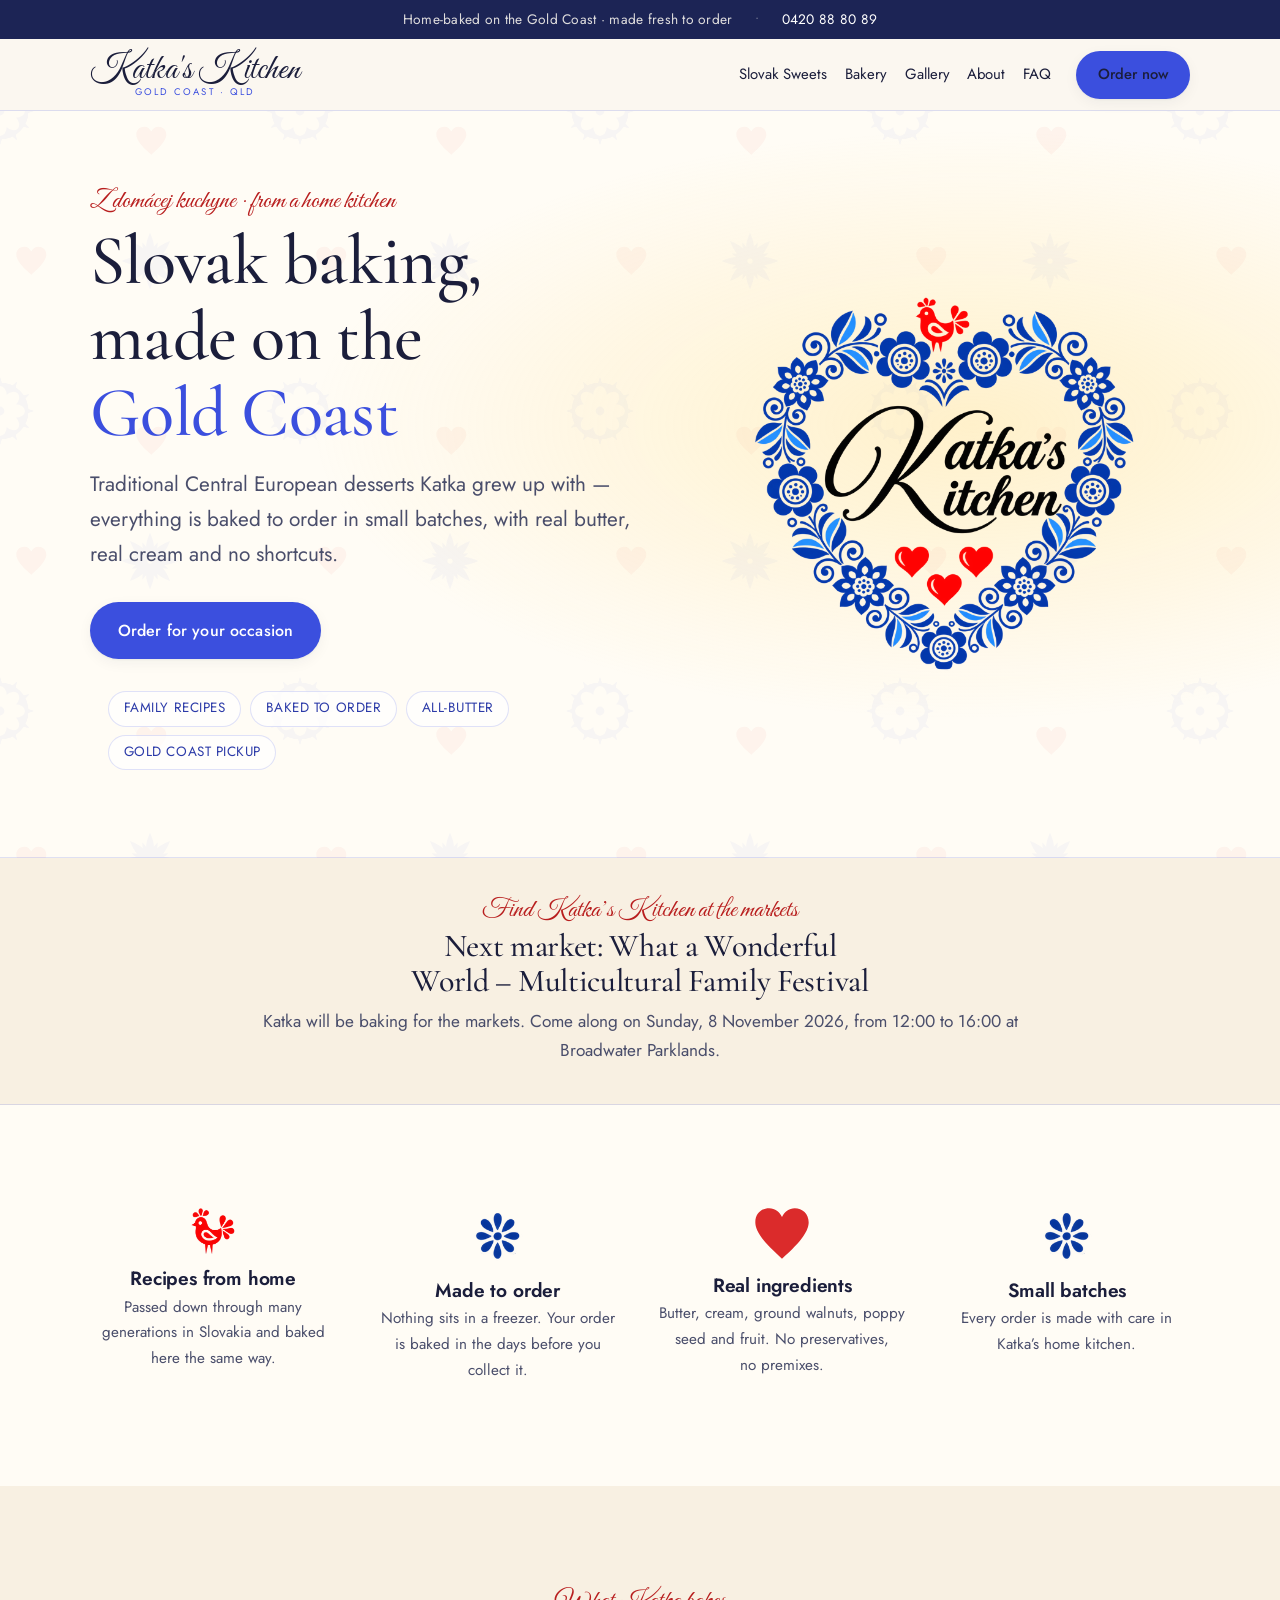
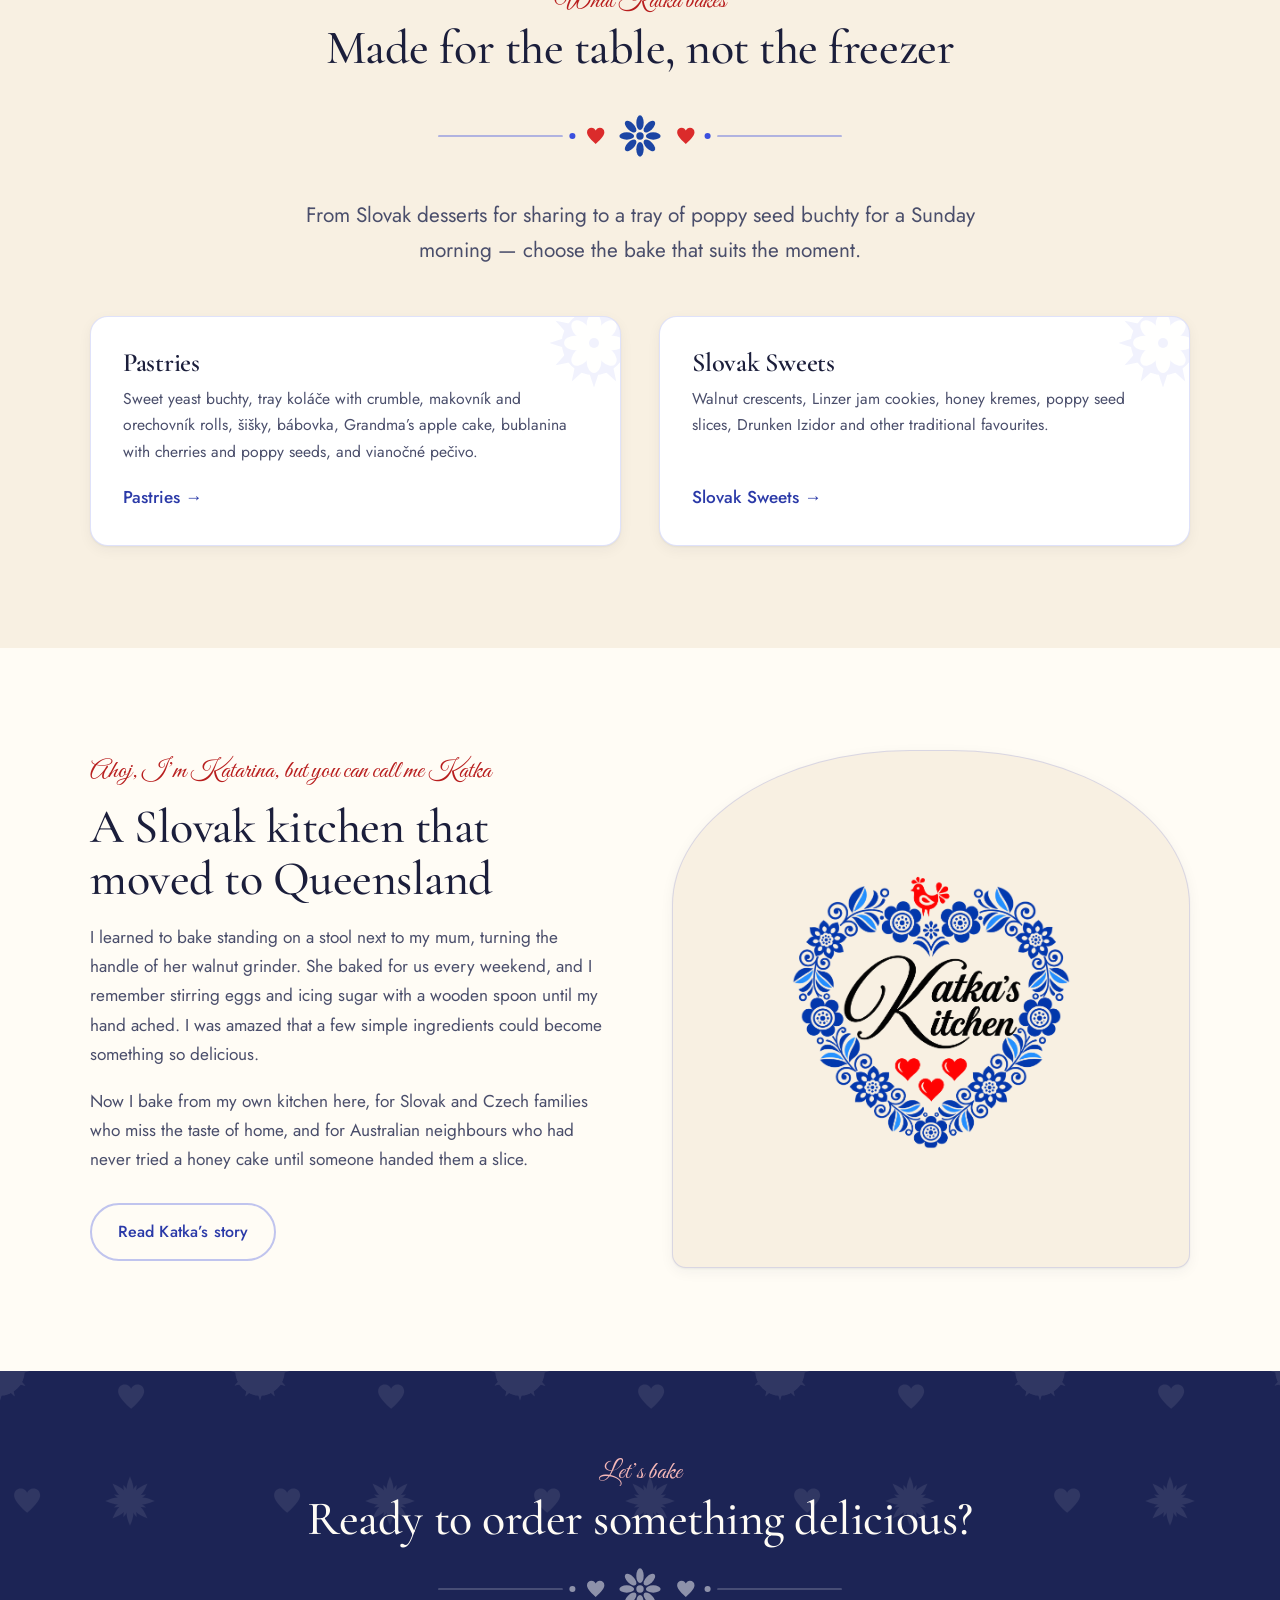
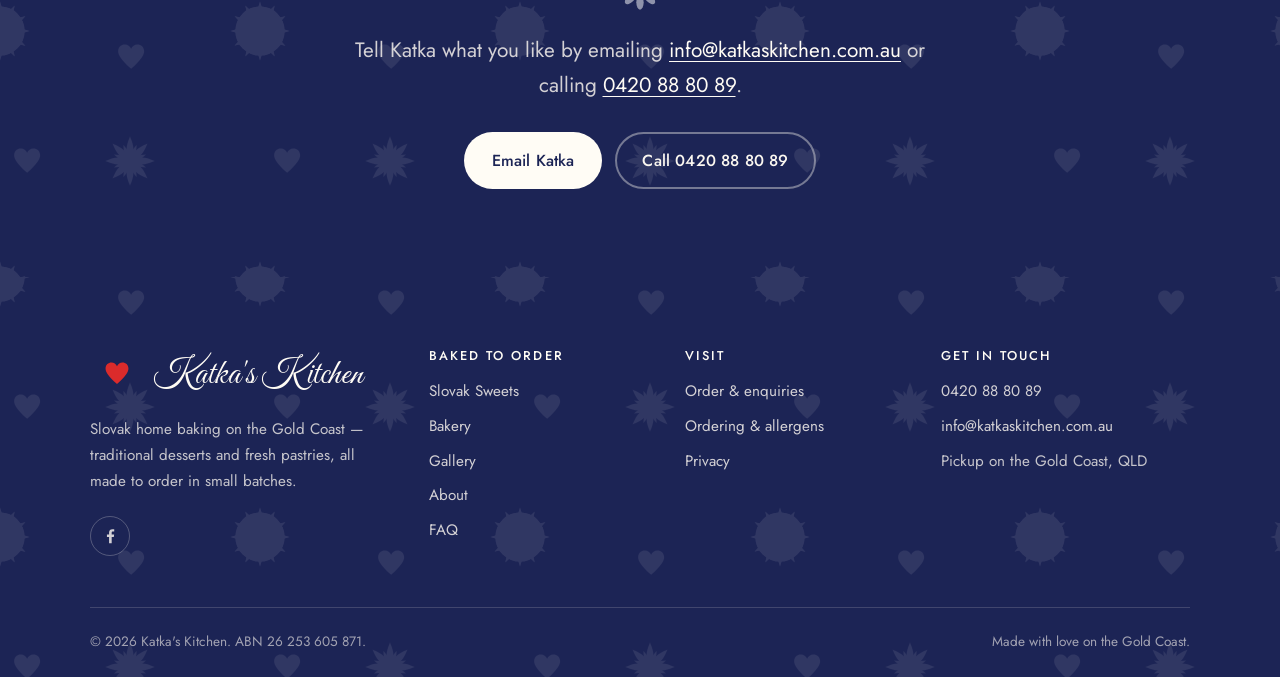
==== index.html @ 0fbfd83b "Update Facebook share description for festival Co-authored-by: Copilot <223556219+Copilot@users.nore" ====
﻿
<!doctype html>
<html lang="en-AU">
<head>
  <meta charset="utf-8">
  <meta name="viewport" content="width=device-width, initial-scale=1">
  <title>Katka's Kitchen | Slovak Cakes &amp; Home Baking, Gold Coast</title>
  <meta name="description" content="Traditional Slovak desserts and pastries on the Gold Coast, including medovník honey cake and fresh buchty, baked to order.">
  <link rel="canonical" href="https://katkaskitchen.com.au/">
  <meta name="robots" content="index, follow, max-image-preview:large, max-snippet:-1">
  <meta name="theme-color" content="#3B4FDE">

  <meta property="og:type" content="website">
  <meta property="og:site_name" content="Katka's Kitchen">
  <meta property="og:locale" content="en_AU">
  <meta property="og:title" content="Katka's Kitchen | Slovak Cakes &amp; Home Baking, Gold Coast">
  <meta property="og:description" content="Find Katka's Kitchen at What a Wonderful World – Multicultural Family Festival, Broadwater Parklands, Sunday 8 November 2026, 12:00–16:00. Slovak home baking on the Gold Coast.">
  <meta property="og:url" content="https://katkaskitchen.com.au/">
  <meta property="og:image" content="https://katkaskitchen.com.au/assets/img/og-image.png">
  <meta property="og:image:width" content="1200">
  <meta property="og:image:height" content="630">
  <meta property="og:image:alt" content="Katka's Kitchen — Slovak home baking on the Gold Coast">
  <meta name="twitter:card" content="summary_large_image">

  <link rel="icon" href="/assets/img/favicon.svg" type="image/svg+xml">
  <link rel="apple-touch-icon" href="/assets/img/apple-touch-icon.png">
  <link rel="manifest" href="/site.webmanifest">

  <link rel="preconnect" href="https://fonts.googleapis.com">
  <link rel="preconnect" href="https://fonts.gstatic.com" crossorigin>
  <link rel="stylesheet" href="https://fonts.googleapis.com/css2?family=Cormorant+Garamond:ital,wght@0,300;0,400;0,500;0,600;1,400&amp;family=Great+Vibes&amp;family=Jost:wght@300;400;500;600&amp;family=Parisienne&amp;family=Pinyon+Script&amp;display=swap">
  <link rel="stylesheet" href="/assets/css/site.css">
  <script type="application/ld+json">{"@context":"https://schema.org","@type":"Bakery","@id":"https://katkaskitchen.com.au/#bakery","name":"Katka's Kitchen","alternateName":"Katkas Kitchen Gold Coast","description":"Traditional Slovak and Central European desserts and pastries, including medovník honey cake, punch slices, buchty and šišky, made to order on the Gold Coast.","url":"https://katkaskitchen.com.au/","email":"info@katkaskitchen.com.au","telephone":"+61420088089","image":"https://katkaskitchen.com.au/assets/img/og-image.png","logo":"https://katkaskitchen.com.au/assets/img/logo-mark.png","priceRange":"$$","currenciesAccepted":"AUD","paymentAccepted":"Bank transfer, Cash, Card","servesCuisine":["Slovak","Central European","Bakery"],"knowsLanguage":["en","sk"],"address":{"@type":"PostalAddress","addressLocality":"Gold Coast","addressRegion":"QLD","postalCode":"4217","addressCountry":"AU"},"areaServed":[{"@type":"City","name":"Gold Coast","sameAs":"https://en.wikipedia.org/wiki/Gold_Coast,_Queensland"}],"sameAs":["https://www.facebook.com/katkaskitchen.au"]}</script>
  <script type="application/ld+json">{"@context":"https://schema.org","@type":"WebSite","@id":"https://katkaskitchen.com.au/#website","url":"https://katkaskitchen.com.au/","name":"Katka's Kitchen","inLanguage":"en-AU","publisher":{"@id":"https://katkaskitchen.com.au/#bakery"}}</script>
</head>
<body>
  <a class="skip-link" href="#main">Skip to content</a>
  <div class="topbar">
    <div class="wrap">
      <span>Home-baked on the Gold Coast &middot; made fresh to order</span>
      <span class="dot" aria-hidden="true">&bull;</span>
      <a href="tel:+61420088089">0420 88 80 89</a>
    </div>
  </div>

  <header class="site-header">
    <div class="wrap">
      <a class="brand" href="/">
        <span class="brand-name">Katka's Kitchen<span class="brand-sub">Gold Coast &middot; QLD</span></span>
      </a>

      <button class="nav-toggle" type="button" aria-expanded="false" aria-controls="primary-nav" aria-label="Menu">
        <svg class="icon-open" viewBox="0 0 24 24" fill="none" stroke="currentColor" stroke-width="2" aria-hidden="true"><path d="M3 6h18M3 12h18M3 18h18"/></svg>
        <svg class="icon-close" viewBox="0 0 24 24" fill="none" stroke="currentColor" stroke-width="2" aria-hidden="true"><path d="M6 6l12 12M18 6L6 18"/></svg>
      </button>

      <nav class="nav" id="primary-nav" aria-label="Primary">
      <a href="/slovak-desserts/">Slovak Sweets</a>
      <a href="/pastries-and-bread/">Bakery</a>
      <a href="/gallery/">Gallery</a>
      <a href="/about/">About</a>
      <a href="/faq/">FAQ</a>
        <a class="btn btn--primary" href="/contact/">Order now</a>
      </nav>
    </div>
    <div class="nav-backdrop"></div>
  </header>

  <main id="main">
    <section class="hero">
      <div class="wrap">
        <div>
          <p class="eyebrow">Z domácej kuchyne &middot; from a home kitchen</p>
          <h1>Slovak baking, made on the <em>Gold Coast</em></h1>
          <p class="lead">Traditional Central European desserts Katka grew up with &mdash;
             everything is baked to order in small batches, with real butter, real cream and no shortcuts.</p>
          <div class="btn-row">
            <a class="btn btn--primary" href="/contact/">Order for your occasion</a>
          </div>
          <ul class="hero-badges">
            <li>Family recipes</li>
            <li>Baked to order</li>
            <li>All&#8209;butter</li>
            <li>Gold Coast pickup</li>
          </ul>
        </div>
        <div class="hero-art">
          <div class="arch">
            <img class="hero-wreath" src="/assets/img/logo-mark.png" width="440" height="440"
                 alt="Katka's Kitchen emblem: a heart wreathed in Slovak folk flowers and red hearts"
                 fetchpriority="high" decoding="async">
          </div>
        </div>
      </div>
    </section>

    <section class="market-announcement" aria-labelledby="market-announcement-title">
      <div class="wrap">
        <p class="eyebrow">Find Katka&rsquo;s Kitchen at the markets</p>
        <h2 id="market-announcement-title">Next market: What a Wonderful World &ndash; Multicultural Family Festival</h2>
        <p>Katka will be baking for the markets. Come along on Sunday, 8 November 2026, from 12:00 to 16:00 at Broadwater Parklands.</p>
      </div>
    </section>

    <section class="section">
      <div class="wrap">
        <div class="grid grid--4">
          <div class="feature">
            <img src="/assets/img/logo-motif-bird.png" width="58" height="58" alt="" loading="lazy">
            <h3>Recipes from home</h3>
            <p>Passed down through many generations in Slovakia and baked here the same way.</p>
          </div>
          <div class="feature">
            <img src="/assets/img/logo-motif-flower.png" width="58" height="58" alt="" loading="lazy">
            <h3>Made to order</h3>
            <p>Nothing sits in a freezer. Your order is baked in the days before you collect it.</p>
          </div>
          <div class="feature">
            <img src="/assets/img/heart.svg" width="58" height="58" alt="" loading="lazy">
            <h3>Real ingredients</h3>
            <p>Butter, cream, ground walnuts, poppy seed and fruit. No preservatives, no premixes.</p>
          </div>
          <div class="feature">
            <img src="/assets/img/logo-motif-flower.png" width="58" height="58" alt="" loading="lazy">
            <h3>Small batches</h3>
            <p>Every order is made with care in Katka&rsquo;s home kitchen.</p>
          </div>
        </div>
      </div>
    </section>

    <section class="section section--sand">
      <div class="wrap center">
        <p class="eyebrow">What Katka bakes</p>
        <h2>Made for the table, not the freezer</h2>
        <div class="folk-rule" role="presentation"></div>
        <p class="lead measure">From Slovak desserts for sharing to a tray of poppy seed buchty for a
           Sunday morning &mdash; choose the bake that suits the moment.</p>
        <div class="grid grid--2" style="margin-top:3rem;text-align:left">
          <article class="card">
            <h3>Pastries</h3>
            <p>Sweet yeast buchty, tray koláče with crumble, makovník and orechovník rolls,
               šišky, bábovka, Grandma&rsquo;s apple cake, bublanina with cherries and poppy seeds,
               and vianočné pečivo.</p>
            <a class="card-link" href="/pastries-and-bread/">Pastries</a>
          </article>
          <article class="card">
            <h3>Slovak Sweets</h3>
            <p>Walnut crescents, Linzer jam cookies, honey kremes, poppy seed slices, Drunken
               Izidor and other traditional favourites.</p>
            <a class="card-link" href="/slovak-desserts/">Slovak Sweets</a>
          </article>
        </div>
      </div>
    </section>

    <section class="section">
      <div class="wrap">
        <div class="split">
          <div class="stack">
            <p class="eyebrow">Ahoj, I&rsquo;m Katarina, but you can call me Katka</p>
            <h2>A Slovak kitchen that moved to Queensland</h2>
            <p>I learned to bake standing on a stool next to my mum, turning the handle of
               her walnut grinder. She baked for us every weekend, and I remember stirring
               eggs and icing sugar with a wooden spoon until my hand ached. I was amazed that
               a few simple ingredients could become something so delicious.</p>
            <p>Now I bake from my own kitchen here, for Slovak and Czech families who miss the
               taste of home, and for Australian neighbours who had never tried a honey cake until
               someone handed them a slice.</p>
            <div class="btn-row">
              <a class="btn btn--ghost" href="/about/">Read Katka&rsquo;s story</a>
            </div>
          </div>
          <div class="split-art">
            <img src="/assets/img/logo-mark.png" width="280" height="280" alt="Katka's Kitchen folk heart logo" loading="lazy">
          </div>
        </div>
      </div>
    </section>

    <section class="cta-band">
      <div class="wrap">
        <p class="eyebrow">Let&rsquo;s bake</p>
        <h2>Ready to order something delicious?</h2>
        <div class="folk-rule folk-rule--tight" role="presentation"></div>
        <p class="lead measure" style="margin-inline:auto">Tell Katka what you like by emailing <a href="mailto:info@katkaskitchen.com.au">info@katkaskitchen.com.au</a> or calling <a href="tel:+61420088089">0420 88 80 89</a>.</p>
        <div class="btn-row" style="justify-content:center">
          <a class="btn btn--light" href="mailto:info@katkaskitchen.com.au">Email Katka</a>
          <a class="btn btn--ghost" href="tel:+61420088089" style="border-color:rgba(251,247,240,.4);color:#FBF7F0">Call 0420 88 80 89</a>
        </div>
      </div>
    </section>
  </main>

  <footer class="site-footer">
    <div class="wrap">
      <div class="footer-grid">
        <div>
          <a class="footer-brand footer-brand--home" href="/">
            <img src="/assets/img/logo-badge.svg" width="46" height="46" alt="">
            <span class="brand-name">Katka's Kitchen</span>
          </a>
          <p>Slovak home baking on the Gold Coast &mdash; traditional
             desserts and fresh pastries, all made to order in small batches.</p>
          <div class="social" style="margin-top:1.3rem">
            <a href="https://www.facebook.com/katkaskitchen.au" rel="me noopener" target="_blank" aria-label="Katka's Kitchen on Facebook"><svg viewBox="0 0 24 24" aria-hidden="true"><path d="M13.5 21.9v-8.1h2.7l.4-3.2h-3.1V8.6c0-.9.3-1.6 1.6-1.6h1.6V4.1c-.3 0-1.3-.1-2.4-.1-2.4 0-4.1 1.5-4.1 4.2v2.4H7.5v3.2h2.7v8.1h3.3Z"/></svg></a>
          </div>
        </div>
        <div>
          <h4>Baked to order</h4>
          <ul><li><a href="/slovak-desserts/">Slovak Sweets</a></li><li><a href="/pastries-and-bread/">Bakery</a></li><li><a href="/gallery/">Gallery</a></li><li><a href="/about/">About</a></li><li><a href="/faq/">FAQ</a></li></ul>
        </div>
        <div>
          <h4>Visit</h4>
          <ul>
            <li><a href="/contact/">Order &amp; enquiries</a></li>
            <li><a href="/faq/">Ordering &amp; allergens</a></li>
            <li><a href="/privacy/">Privacy</a></li>
          </ul>
        </div>
        <div>
          <h4>Get in touch</h4>
          <ul>
            <li><a href="tel:+61420088089">0420 88 80 89</a></li>
            <li><a href="mailto:info@katkaskitchen.com.au">info@katkaskitchen.com.au</a></li>
            <li>Pickup on the Gold Coast, QLD</li>
          </ul>
        </div>
      </div>
      <div class="footer-bottom">
        <span>&copy; <span data-year>2026</span> Katka's Kitchen. ABN 26 253 605 871.</span>
        <span>Made with love on the Gold Coast.</span>
      </div>
    </div>
  </footer>

  <script src="/assets/js/site.js" defer></script>
</body>
</html>
---- assets/css/site.css ----
/* ==========================================================================
   Katka's Kitchen — folk-art bakery, Gold Coast
   Palette and motifs derived from the brand logo (Slovak folk embroidery).
   No build step, no dependencies. Edit freely.
   ========================================================================== */

/* --- tokens --------------------------------------------------------------- */
:root {
  --blue: #3B4FDE;          /* cobalt from the logo */
  --blue-dark: #2B3AA8;
  --blue-deep: #1C2455;     /* footer / deep grounds */
  --red: #DB2B2B;           /* folk red — decorative + large text only */
  --red-deep: #B81E1E;      /* accessible red for small text */
  --cream: #FFFCF5;         /* brighter warm paper */
  --sand: #F8F0E2;          /* sunny alternating sections */
  --sand-deep: #E7DAC4;
  --ink: #1B1E3B;
  --muted: #4A4E6B;
  --line: rgba(59, 79, 222, .16);
  --line-strong: rgba(59, 79, 222, .32);

  --font-display: "Cormorant Garamond", Georgia, "Times New Roman", serif;
  --font-body: "Jost", ui-sans-serif, -apple-system, "Segoe UI", Roboto, Helvetica, sans-serif;
  --font-script: "Great Vibes", "Snell Roundhand", cursive;

  --shadow-s: 0 1px 2px rgba(27, 30, 59, .05), 0 4px 14px rgba(27, 30, 59, .05);
  --shadow-m: 0 10px 30px rgba(28, 36, 85, .10);
  --shadow-l: 0 22px 54px rgba(28, 36, 85, .16);

  --arch: 46% 46% 14px 14px / 30% 30% 14px 14px;
  --max: 1180px;
  --gut: clamp(1.15rem, 4vw, 2.5rem);
  --pad-section: clamp(3.5rem, 8vw, 7rem);
}

/* --- reset ---------------------------------------------------------------- */
*, *::before, *::after { box-sizing: border-box; }
* { margin: 0; }
html { -webkit-text-size-adjust: 100%; scroll-behavior: smooth; overflow-x: hidden; overflow-x: clip; }
body {
  font-family: var(--font-body);
  font-size: clamp(1rem, .96rem + .2vw, 1.075rem);
  line-height: 1.7;
  color: var(--muted);
  background: var(--cream);
  -webkit-font-smoothing: antialiased;
  overflow-x: hidden;
  overflow-x: clip;
}
img, svg { display: block; max-width: 100%; height: auto; }
a { color: var(--blue-dark); text-decoration-thickness: 1px; text-underline-offset: .18em; }
a:hover { color: var(--red-deep); }
button, input, select, textarea { font: inherit; color: inherit; }
:focus-visible { outline: 3px solid var(--blue); outline-offset: 3px; border-radius: 3px; }
ul, ol { padding-left: 1.15rem; }

/* --- typography ----------------------------------------------------------- */
h1, h2, h3, h4 {
  font-family: var(--font-display);
  color: var(--ink);
  font-weight: 600;
  line-height: 1.08;
  letter-spacing: -.01em;
  text-wrap: balance;
}
h1 { font-size: clamp(2.4rem, 1.5rem + 4.2vw, 4.4rem); font-weight: 500; }
h2 { font-size: clamp(1.9rem, 1.3rem + 2.4vw, 3rem); font-weight: 500; }
h3 { font-size: clamp(1.3rem, 1.1rem + .8vw, 1.65rem); }
h4 { font-size: 1.12rem; font-family: var(--font-body); font-weight: 600; letter-spacing: 0; }
p { text-wrap: pretty; }

.eyebrow {
  font-family: var(--font-script);
  font-size: clamp(1.3rem, 1.15rem + .6vw, 1.7rem);
  color: var(--red-deep);
  line-height: 1;
  margin-bottom: .55rem;
}
.lead { font-size: clamp(1.08rem, 1rem + .4vw, 1.3rem); color: var(--muted); }
.sr-only {
  position: absolute; width: 1px; height: 1px; padding: 0;
  overflow: hidden; clip-path: inset(50%); white-space: nowrap;
}
.skip-link {
  position: absolute; left: 50%; top: -100px; transform: translateX(-50%);
  z-index: 200; background: var(--blue); color: #fff; padding: .7rem 1.2rem;
  border-radius: 0 0 10px 10px; text-decoration: none;
}
.skip-link:focus { top: 0; color: #fff; }

/* --- layout --------------------------------------------------------------- */
.wrap { width: 100%; max-width: var(--max); margin-inline: auto; padding-inline: var(--gut); }
.section { padding-block: var(--pad-section); position: relative; }
.section--sand { background: var(--sand); }
.section--paper {
  background: var(--cream) url("../img/pattern-folk.svg") repeat;
  background-size: 280px 280px;
}
.center { text-align: center; }
.center .eyebrow, .center h2 { margin-inline: auto; }
.measure { max-width: 62ch; }
.center .measure { margin-inline: auto; }
.stack > * + * { margin-top: 1.1rem; }

.grid { display: grid; gap: clamp(1.4rem, 3vw, 2.4rem); }
.grid--2 { grid-template-columns: repeat(auto-fit, minmax(min(100%, 22rem), 1fr)); }
.grid--3 { grid-template-columns: repeat(auto-fit, minmax(min(100%, 17rem), 1fr)); }
.grid--4 { grid-template-columns: repeat(auto-fit, minmax(min(100%, 13rem), 1fr)); }

/* --- folk divider --------------------------------------------------------- */
.folk-rule {
  width: min(420px, 72%); height: 52px; margin: clamp(1.4rem, 3vw, 2.2rem) auto;
  background: url("../img/divider.svg") center/contain no-repeat;
}
.folk-rule--tight { margin-block: 1.1rem; }

/* --- buttons -------------------------------------------------------------- */
.btn {
  display: inline-flex; align-items: center; justify-content: center; gap: .5rem;
  font-weight: 500; font-size: 1rem; letter-spacing: .01em;
  padding: .82rem 1.6rem; border-radius: 999px; border: 2px solid transparent;
  text-decoration: none; cursor: pointer; transition: transform .18s ease, box-shadow .18s ease, background .18s ease;
}
.btn--primary { background: var(--blue); color: #fff; box-shadow: var(--shadow-s); }
.btn--primary:hover { background: var(--blue-dark); color: #fff; transform: translateY(-2px); box-shadow: var(--shadow-m); }
.btn--ghost { border-color: var(--line-strong); color: var(--blue-dark); background: transparent; }
.btn--ghost:hover { border-color: var(--blue); background: rgba(59, 79, 222, .06); color: var(--blue-dark); transform: translateY(-2px); }
.btn--light { background: var(--cream); color: var(--blue-deep); }
.btn--light:hover { background: #fff; color: var(--blue-deep); transform: translateY(-2px); }
.btn-row { display: flex; flex-wrap: wrap; gap: .8rem; margin-top: 1.8rem; }
.center .btn-row { justify-content: center; }

/* --- top bar -------------------------------------------------------------- */
.topbar {
  background: var(--blue-deep); color: rgba(251, 247, 240, .88);
  font-size: .86rem; letter-spacing: .02em;
}
.topbar .wrap {
  display: flex; flex-wrap: wrap; gap: .3rem 1.4rem;
  align-items: center; justify-content: center; padding-block: .5rem;
}
.topbar a { color: #fff; text-decoration: none; }
.topbar a:hover { color: #fff; text-decoration: underline; }
.topbar .dot { opacity: .45; }
@media (max-width: 34rem) { .topbar .dot { display: none; } }

/* --- header / nav --------------------------------------------------------- */
.site-header {
  position: sticky; top: 0; z-index: 60;
  background: rgba(251, 247, 240, .92);
  backdrop-filter: saturate(180%) blur(12px);
  border-bottom: 1px solid var(--line);
}
.site-header .wrap { display: flex; align-items: center; gap: 1rem; padding-block: .7rem; }

.brand { display: flex; align-items: center; gap: .6rem; text-decoration: none; margin-right: auto; }
.brand img { display: none; }
.brand-name {
  font-family: "Great Vibes", var(--font-script), cursive;
  font-size: clamp(1.8rem, 1.7rem + .7vw, 2.2rem);
  color: var(--ink); line-height: 1.05; white-space: nowrap;
}
.brand-sub {
  display: block; font-family: var(--font-body); font-size: .6rem;
  letter-spacing: .22em; text-transform: uppercase; color: var(--blue); margin-top: -.15rem;
  text-align: center;
}

.nav { display: flex; align-items: center; gap: clamp(.5rem, 1.4vw, 1.3rem); }
.nav a {
  font-size: .93rem; color: var(--ink); text-decoration: none;
  padding: .35rem 0; position: relative; white-space: nowrap;
}
.nav a::after {
  content: ""; position: absolute; left: 0; right: 0; bottom: -.1rem; height: 2px;
  background: var(--red); transform: scaleX(0); transform-origin: left; transition: transform .2s ease;
}
.nav a:hover { color: var(--blue-dark); }
.nav a:hover::after, .nav a[aria-current="page"]::after { transform: scaleX(1); }
.nav a[aria-current="page"] { color: var(--blue-dark); }
.nav .btn { margin-left: .4rem; padding: .6rem 1.25rem; font-size: .92rem; }
.nav .btn::after { display: none; }

.nav-backdrop { display: none; }

.nav-toggle {
  display: none; width: 44px; height: 44px; border: 1px solid var(--line-strong);
  border-radius: 12px; background: transparent; cursor: pointer; padding: 0;
  place-items: center; color: var(--blue-dark);
}
.nav-toggle svg { width: 22px; height: 22px; }
.nav-toggle .icon-close { display: none; }
.nav-toggle[aria-expanded="true"] .icon-open { display: none; }
.nav-toggle[aria-expanded="true"] .icon-close { display: block; }

@media (max-width: 62rem) {
  .site-header { backdrop-filter: none; }
  .nav-toggle { display: grid; }
  .nav {
    position: fixed; inset: 0 0 0 auto; width: min(21rem, 88vw);
    z-index: 56;
    flex-direction: column; align-items: stretch; justify-content: flex-start;
    gap: 0; padding: 5.5rem 1.8rem 2rem;
    background: var(--cream) url("../img/pattern-folk.svg") repeat;
    background-size: 200px 200px;
    box-shadow: var(--shadow-l);
    transform: translateX(100%); visibility: hidden;
    transition: transform .28s ease, visibility .28s ease; overflow-y: auto;
  }
  .nav[data-open="true"] { transform: translateX(0); visibility: visible; }
  .nav a { font-size: 1.1rem; padding: .85rem 0; border-bottom: 1px solid var(--line); }
  .nav a::after { display: none; }
  .nav .btn { margin: 1.2rem 0 0; padding: .8rem 1.4rem; font-size: 1rem; color: #fff; }
  .nav .btn:hover { color: #fff; }
  .nav-backdrop {
    display: block; position: fixed; inset: 0; background: rgba(28, 36, 85, .45);
    opacity: 0; pointer-events: none; transition: opacity .28s ease; z-index: 55;
  }
  body[data-nav="open"] .nav-backdrop { opacity: 1; pointer-events: auto; }
  body[data-nav="open"] { overflow: hidden; }
}

/* --- hero ----------------------------------------------------------------- */
.hero {
  position: relative; overflow: hidden;
  background:
    radial-gradient(ellipse at 76% 42%, rgba(255, 218, 121, .34), transparent 48%),
    var(--cream) url("../img/pattern-folk.svg") repeat;
  background-size: auto, 300px 300px;
  padding-block: clamp(2.5rem, 6vw, 5rem) clamp(3rem, 7vw, 5.5rem);
}
.hero::after {
  content: ""; position: absolute; inset-inline: 0; bottom: 0; height: 1px; background: var(--line);
}
.hero .wrap {
  display: grid; gap: clamp(2rem, 5vw, 4rem);
  grid-template-columns: 1.05fr .95fr; align-items: center;
}
@media (max-width: 60rem) { .hero .wrap { grid-template-columns: 1fr; text-align: center; } }

.hero h1 { margin-bottom: 1rem; }
.hero h1 em { font-style: normal; color: var(--blue); }
.hero .lead { max-width: 34rem; }
@media (max-width: 60rem) { .hero .lead { margin-inline: auto; } .hero .btn-row { justify-content: center; } }

.hero-badges {
  display: flex; flex-wrap: wrap; gap: .5rem .6rem; margin-top: 2rem;
  font-size: .84rem; letter-spacing: .04em; text-transform: uppercase; color: var(--blue-dark);
}
@media (max-width: 60rem) { .hero-badges { justify-content: center; } }
.hero-badges li {
  list-style: none; background: rgba(255, 255, 255, .7); border: 1px solid var(--line);
  border-radius: 999px; padding: .34rem .9rem;
}

/* --- market announcement -------------------------------------------------- */
.market-announcement {
  padding-block: clamp(1.6rem, 3vw, 2.4rem);
  background: var(--sand);
  border-bottom: 1px solid var(--line);
  text-align: center;
}
.market-announcement .wrap { max-width: 58rem; }
.market-announcement .eyebrow { margin-bottom: .4rem; }
.market-announcement h2 { font-size: clamp(1.5rem, 1.2rem + 1.4vw, 2rem); }
.market-announcement p:last-child { margin-top: .55rem; }

.hero-art { position: relative; display: grid; place-items: center; }
.hero-art .arch {
  width: min(28rem, 100%); aspect-ratio: 1 / 1.08;
  display: grid; place-items: center; padding: clamp(1.2rem, 3vw, 2rem);
  position: relative;
}
img[src="/assets/img/logo-mark.png"] {
  filter: brightness(1.08) saturate(1.12);
  transition: filter .2s ease;
}
.hero-wreath { width: 100%; }
.hero-wordmark {
  position: absolute; left: 50%; top: 50%; transform: translate(-50%, -64%);
  font-family: var(--font-script); color: var(--ink); text-align: center;
  font-size: clamp(1.7rem, 1rem + 2.7vw, 2.5rem); line-height: .98; pointer-events: none;
  width: 62%;
}
.hero-wordmark span {
  display: block; font-family: var(--font-body); font-size: .54rem;
  letter-spacing: .26em; text-transform: uppercase; color: var(--blue); margin-top: .5rem;
}

/* --- cards ---------------------------------------------------------------- */
.card {
  position: relative; overflow: hidden;
  background: #fff; border: 1px solid var(--line); border-radius: 18px;
  padding: clamp(1.4rem, 3vw, 2rem);
  box-shadow: var(--shadow-s); transition: transform .2s ease, box-shadow .2s ease;
  display: flex; flex-direction: column;
}
.card::after {
  content: ""; position: absolute; right: -20px; top: -20px; width: 92px; height: 92px;
  background: url("../img/rosette.svg") center/contain no-repeat; opacity: .07; pointer-events: none;
}
.card:hover { transform: translateY(-4px); box-shadow: var(--shadow-m); }
.card h3 { margin-bottom: .5rem; }
.card p { font-size: .98rem; }
.card .card-link { margin-top: auto; padding-top: 1.1rem; font-weight: 500; text-decoration: none; }
.card .card-link::after { content: " \2192"; transition: margin .18s ease; }
.card .card-link:hover::after { margin-left: .25rem; }

/* --- product tile --------------------------------------------------------- */
.tile {
  display: flex; flex-direction: column; background: #fff;
  border: 1px solid var(--line); border-radius: var(--arch);
  overflow: hidden; box-shadow: var(--shadow-s);
  transition: transform .22s ease, box-shadow .22s ease;
}
.tile:hover { transform: translateY(-5px); box-shadow: var(--shadow-m); }
.tile-art {
  aspect-ratio: 4 / 3.4; display: grid; place-items: center;
  padding: clamp(1.2rem, 3vw, 1.9rem); position: relative;
}
.tile-art img { width: min(72%, 190px); transition: transform .5s cubic-bezier(.2, .8, .2, 1); }
.tile:hover .tile-art img { transform: rotate(7deg) scale(1.05); }
.tile-art--photo { aspect-ratio: auto; padding: 0; }
.tile-art--photo img { width: 100%; }
.tile:hover .tile-art--photo img { transform: none; }
.tile-art--a { background: var(--sand); }
.tile-art--b { background: #EFF0FE; }
.tile-art--c { background: #FBEEEC; }
.tile-art--d { background: #F1F4EC; }
.tile-body { padding: clamp(1.1rem, 2.5vw, 1.6rem); display: flex; flex-direction: column; gap: .45rem; flex: 1; }
.tile-body h3 { font-size: 1.35rem; }
.tile-body .native {
  font-family: var(--font-script); font-size: 1.15rem; color: var(--red-deep); line-height: 1;
}
.tile-body p { font-size: .95rem; }
.tile-price {
  margin-top: auto; padding-top: .9rem; border-top: 1px dashed var(--line-strong);
  font-weight: 500; color: var(--blue-dark); font-size: .95rem;
}

/* --- feature list --------------------------------------------------------- */
.feature { text-align: center; }
.feature img { width: 58px; margin: 0 auto .9rem; }
.feature h3 { font-size: 1.2rem; font-family: var(--font-body); font-weight: 600; margin-bottom: .35rem; }
.feature p { font-size: .95rem; }

/* --- split (text + art) --------------------------------------------------- */
.split { display: grid; gap: clamp(2rem, 5vw, 4rem); align-items: center; grid-template-columns: 1fr 1fr; }
@media (max-width: 58rem) { .split { grid-template-columns: 1fr; } }
.split--flip > :first-child { order: 2; }
@media (max-width: 58rem) { .split--flip > :first-child { order: 0; } }
.split-art {
  border-radius: var(--arch); background: var(--sand); border: 1px solid var(--line);
  display: grid; place-items: center; padding: clamp(1.8rem, 5vw, 3.4rem); aspect-ratio: 1 / 1;
  box-shadow: var(--shadow-s);
}

/* --- menu list (compact price list) -------------------------------------- */
.menu-list { list-style: none; padding: 0; display: grid; gap: .2rem; }
.menu-list li {
  display: flex; align-items: baseline; gap: .6rem;
  padding: .8rem 0; border-bottom: 1px dashed var(--line-strong);
}
.menu-list--descriptions li { display: block; }
.menu-list--descriptions .m-description {
  display: block; margin-top: .25rem; color: var(--muted); font-size: .92rem; line-height: 1.5;
}
.menu-list .m-name { font-weight: 500; color: var(--ink); }
.menu-list .m-native { font-family: var(--font-script); color: var(--red-deep); font-size: 1.4rem; }
.menu-list .m-dots { flex: 1; border-bottom: 1px dotted var(--line-strong); translate: 0 -.25rem; }
.menu-list .m-price { font-variant-numeric: tabular-nums; color: var(--blue-dark); font-weight: 500; }

/* --- quotes --------------------------------------------------------------- */
.quote {
  background: #fff; border: 1px solid var(--line); border-radius: 18px;
  padding: clamp(1.5rem, 3vw, 2.1rem); position: relative;
}
.quote::before {
  content: "\201C"; font-family: var(--font-display); font-size: 4.5rem; color: var(--line-strong);
  position: absolute; top: .2rem; left: .8rem; line-height: 1;
}
.quote blockquote { font-family: var(--font-display); font-size: 1.24rem; line-height: 1.45; color: var(--ink); position: relative; }
.quote figcaption { margin-top: 1rem; font-size: .87rem; letter-spacing: .04em; text-transform: uppercase; color: var(--blue-dark); }

/* --- CTA band ------------------------------------------------------------- */
.cta-band {
  background: var(--blue-deep) url("../img/pattern-folk-light.svg") repeat;
  background-size: 260px 260px; color: var(--cream); text-align: center;
  padding-block: clamp(3rem, 7vw, 5.5rem);
}
.cta-band h2, .cta-band .eyebrow { color: var(--cream); }
.cta-band .eyebrow { color: #F6B8B8; }
.cta-band p { color: rgba(251, 247, 240, .82); }
.cta-band p a { color: var(--cream); }
.cta-band p a:hover { color: #fff; }
.cta-band p a[href^="tel:"] { white-space: nowrap; }
.cta-band .folk-rule { filter: brightness(0) invert(1); opacity: .5; }

/* --- FAQ ------------------------------------------------------------------ */
.faq { max-width: 52rem; margin-inline: auto; display: grid; gap: .7rem; }
.faq details {
  background: #fff; border: 1px solid var(--line); border-radius: 14px; padding: 0 1.3rem;
  transition: box-shadow .2s ease;
}
.faq details[open] { box-shadow: var(--shadow-s); border-color: var(--line-strong); }
.faq summary {
  font-family: var(--font-display); font-size: 1.22rem; color: var(--ink);
  padding: 1.1rem 2.2rem 1.1rem 0; cursor: pointer; list-style: none; position: relative;
}
.faq summary::-webkit-details-marker { display: none; }
.faq summary::after {
  content: ""; position: absolute; right: .1rem; top: 1.45rem; width: 11px; height: 11px;
  border-right: 2px solid var(--blue); border-bottom: 2px solid var(--blue);
  rotate: 45deg; transition: rotate .2s ease;
}
.faq details[open] summary::after { rotate: 225deg; }
.faq .faq-a { padding-bottom: 1.3rem; }
.faq .faq-a > * + * { margin-top: .8rem; }

/* --- contact detail cards ------------------------------------------------- */
.detail-list { list-style: none; padding: 0; display: grid; gap: 1.3rem; }
.detail-list li { display: grid; gap: .2rem; }
.detail-list .k { font-size: .8rem; letter-spacing: .12em; text-transform: uppercase; color: var(--blue); }
.detail-list .v { font-family: var(--font-display); font-size: 1.35rem; color: var(--ink); }
.detail-list .v a { text-decoration: none; }

/* --- gallery -------------------------------------------------------------- */
.gallery-grid { display: grid; gap: 1rem; grid-template-columns: repeat(auto-fill, minmax(min(100%, 15rem), 1fr)); }
.gallery-grid figure {
  border-radius: 16px; overflow: hidden; border: 1px solid var(--line);
  display: grid; place-items: center; aspect-ratio: 1; padding: 1.6rem; position: relative;
}
.gallery-grid figure:nth-child(4n+1) { background: var(--sand); }
.gallery-grid figure:nth-child(4n+2) { background: #EFF0FE; }
.gallery-grid figure:nth-child(4n+3) { background: #FBEEEC; }
.gallery-grid figure:nth-child(4n)   { background: #F1F4EC; }
.gallery-grid figure.tall { grid-row: span 2; aspect-ratio: 1 / 2.08; }
.gallery-grid img { width: min(62%, 150px); }
.gallery-grid figcaption {
  position: absolute; inset-inline: 0; bottom: 0; padding: .7rem .9rem;
  background: linear-gradient(transparent, rgba(255, 255, 255, .92) 55%);
  font-size: .88rem; color: var(--ink); text-align: center; font-weight: 500;
}

/* --- breadcrumb ----------------------------------------------------------- */
.breadcrumb { font-size: .86rem; padding-top: 1.6rem; color: var(--muted); }
.breadcrumb ol { list-style: none; padding: 0; display: flex; flex-wrap: wrap; gap: .4rem; }
.breadcrumb li + li::before { content: "/"; margin-right: .4rem; color: var(--line-strong); }
.breadcrumb a { text-decoration: none; }

/* --- page header ---------------------------------------------------------- */
.page-head {
  background: var(--sand) url("../img/pattern-folk.svg") repeat; background-size: 280px 280px;
  padding-block: clamp(2rem, 4vw, 3rem) clamp(2.5rem, 6vw, 4rem);
  border-bottom: 1px solid var(--line); text-align: center;
}
.page-head .lead { max-width: 46rem; margin-inline: auto; }

/* --- draft note (mock content marker — delete before launch) -------------- */
.draft-note {
  max-width: 52rem; margin: 0 auto 2.2rem; padding: .85rem 1.1rem;
  border: 1px dashed var(--red); border-radius: 11px; background: #FDF2F1;
  color: var(--red-deep); font-size: .88rem; text-align: center;
}
.draft-note strong { font-weight: 600; }

/* --- footer --------------------------------------------------------------- */
.site-footer {
  background: var(--blue-deep) url("../img/pattern-folk-light.svg") repeat; background-size: 260px 260px;
  color: rgba(251, 247, 240, .76); padding-block: clamp(3rem, 6vw, 4.5rem) 1.5rem;
  font-size: .95rem;
}
.site-footer h4 {
  color: var(--cream); font-size: .8rem; letter-spacing: .16em; text-transform: uppercase;
  margin-bottom: 1rem; font-weight: 500;
}
.site-footer a { color: rgba(251, 247, 240, .82); text-decoration: none; }
.site-footer a:hover { color: #fff; text-decoration: underline; }
.footer-grid { display: grid; gap: clamp(2rem, 4vw, 3rem); grid-template-columns: 1.4fr 1fr 1fr 1.2fr; }
@media (max-width: 60rem) { .footer-grid { grid-template-columns: 1fr 1fr; } }
@media (max-width: 34rem) { .footer-grid { grid-template-columns: 1fr; } }
.footer-grid ul { list-style: none; padding: 0; display: grid; gap: .55rem; }
.footer-brand { display: flex; align-items: center; gap: .7rem; margin-bottom: 1rem; text-decoration: none; }
.footer-brand img { width: 52px; }
.footer-brand .brand-name { color: var(--cream); font-family: var(--font-script); }
.footer-brand--home .brand-name { font-family: "Great Vibes", var(--font-script), cursive; }
.footer-bottom {
  margin-top: clamp(2.2rem, 5vw, 3.2rem); padding-top: 1.4rem;
  border-top: 1px solid rgba(251, 247, 240, .16);
  display: flex; flex-wrap: wrap; gap: .5rem 1.4rem; justify-content: space-between;
  font-size: .85rem; color: rgba(251, 247, 240, .6);
}
.social { display: flex; gap: .6rem; }
.social a {
  width: 40px; height: 40px; border-radius: 50%; border: 1px solid rgba(251, 247, 240, .25);
  display: grid; place-items: center; transition: background .18s ease, border-color .18s ease;
}
.social a:hover { background: rgba(251, 247, 240, .12); border-color: rgba(251, 247, 240, .5); }
.social svg { width: 19px; height: 19px; fill: currentColor; }

/* --- misc ----------------------------------------------------------------- */
.badge-note {
  display: inline-block; font-size: .82rem; letter-spacing: .05em; text-transform: uppercase;
  color: var(--blue-dark); background: rgba(59, 79, 222, .08); border-radius: 999px; padding: .3rem .85rem;
}
.allergen {
  background: var(--sand); border-left: 3px solid var(--blue); border-radius: 0 12px 12px 0;
  padding: 1.1rem 1.3rem; font-size: .93rem;
}

@media (prefers-reduced-motion: reduce) {
  html { scroll-behavior: auto; }
  *, *::before, *::after { transition-duration: .01ms !important; animation-duration: .01ms !important; }
  .card:hover, .tile:hover, .btn:hover { transform: none; }
}

@media print {
  .topbar, .site-header, .cta-band, .site-footer, .btn-row, .nav-backdrop { display: none !important; }
  body { background: #fff; color: #000; }
  .section { padding-block: 1.2rem; }
}
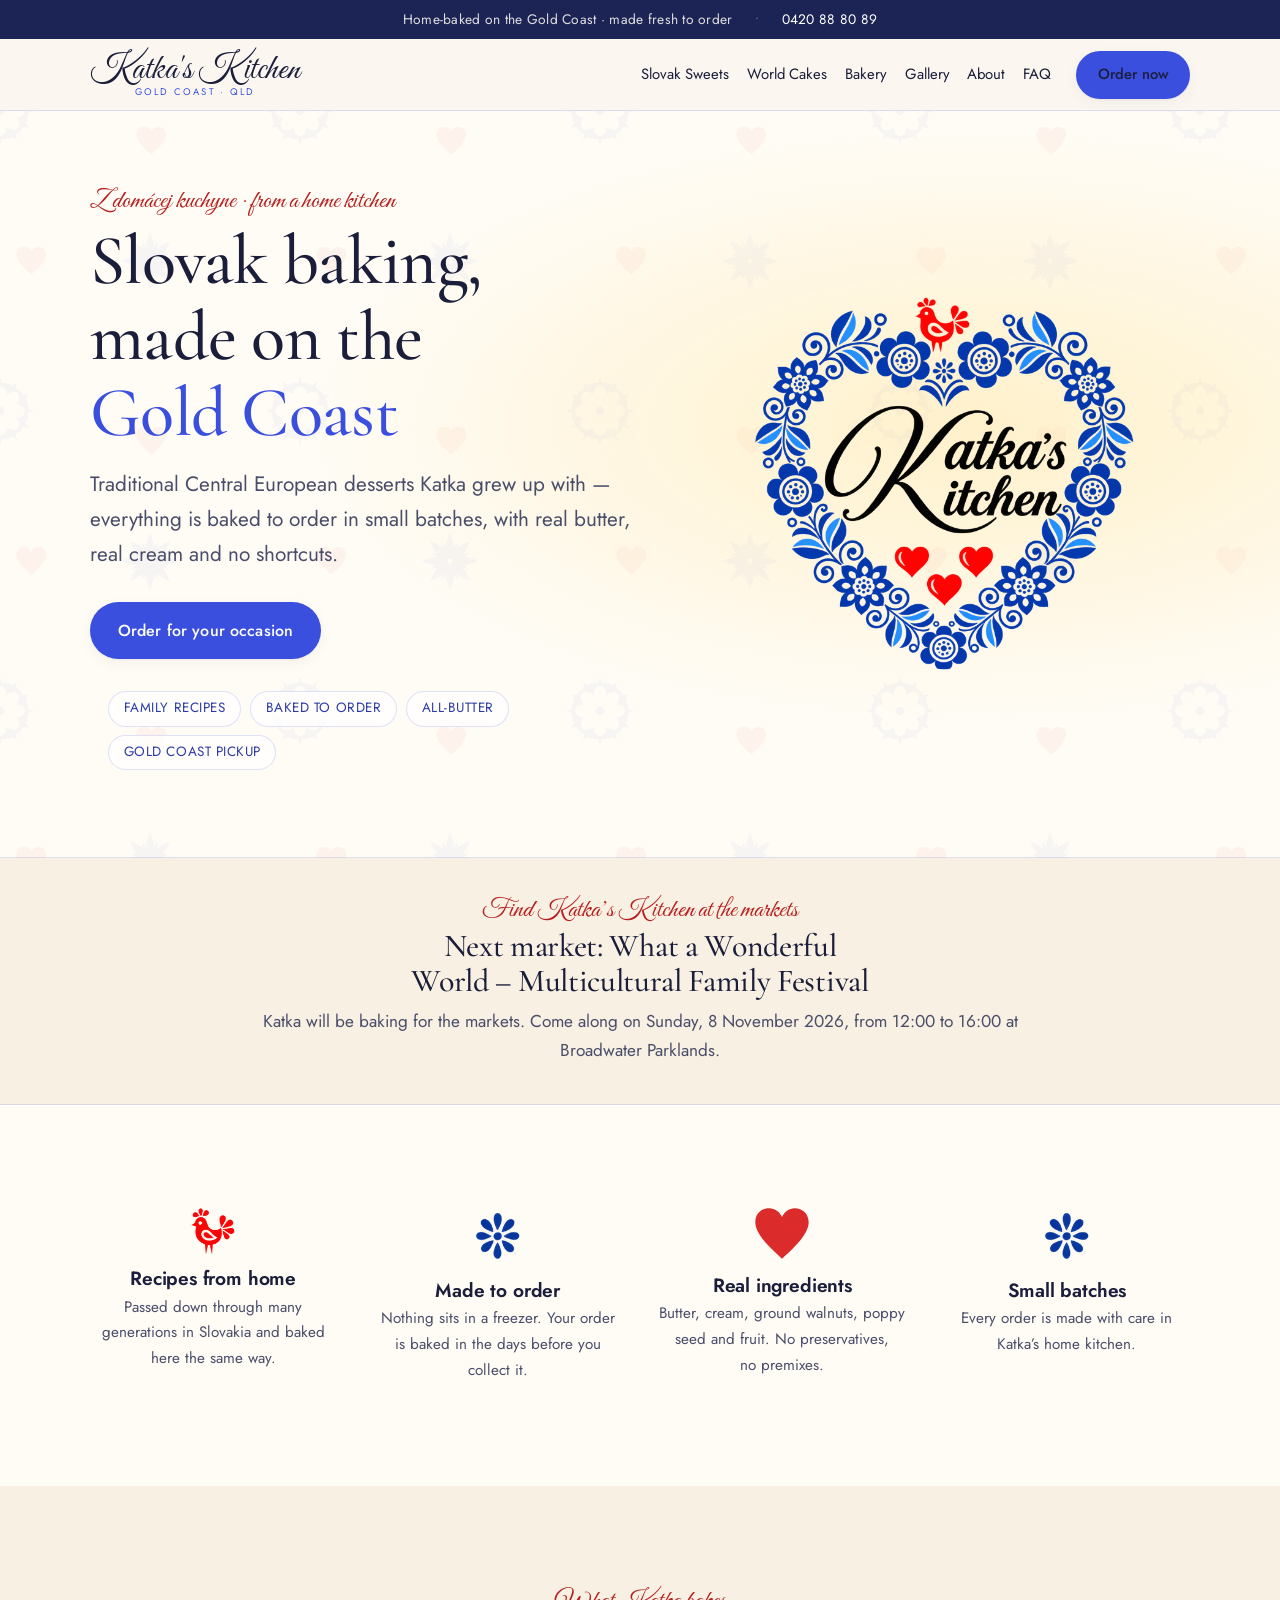
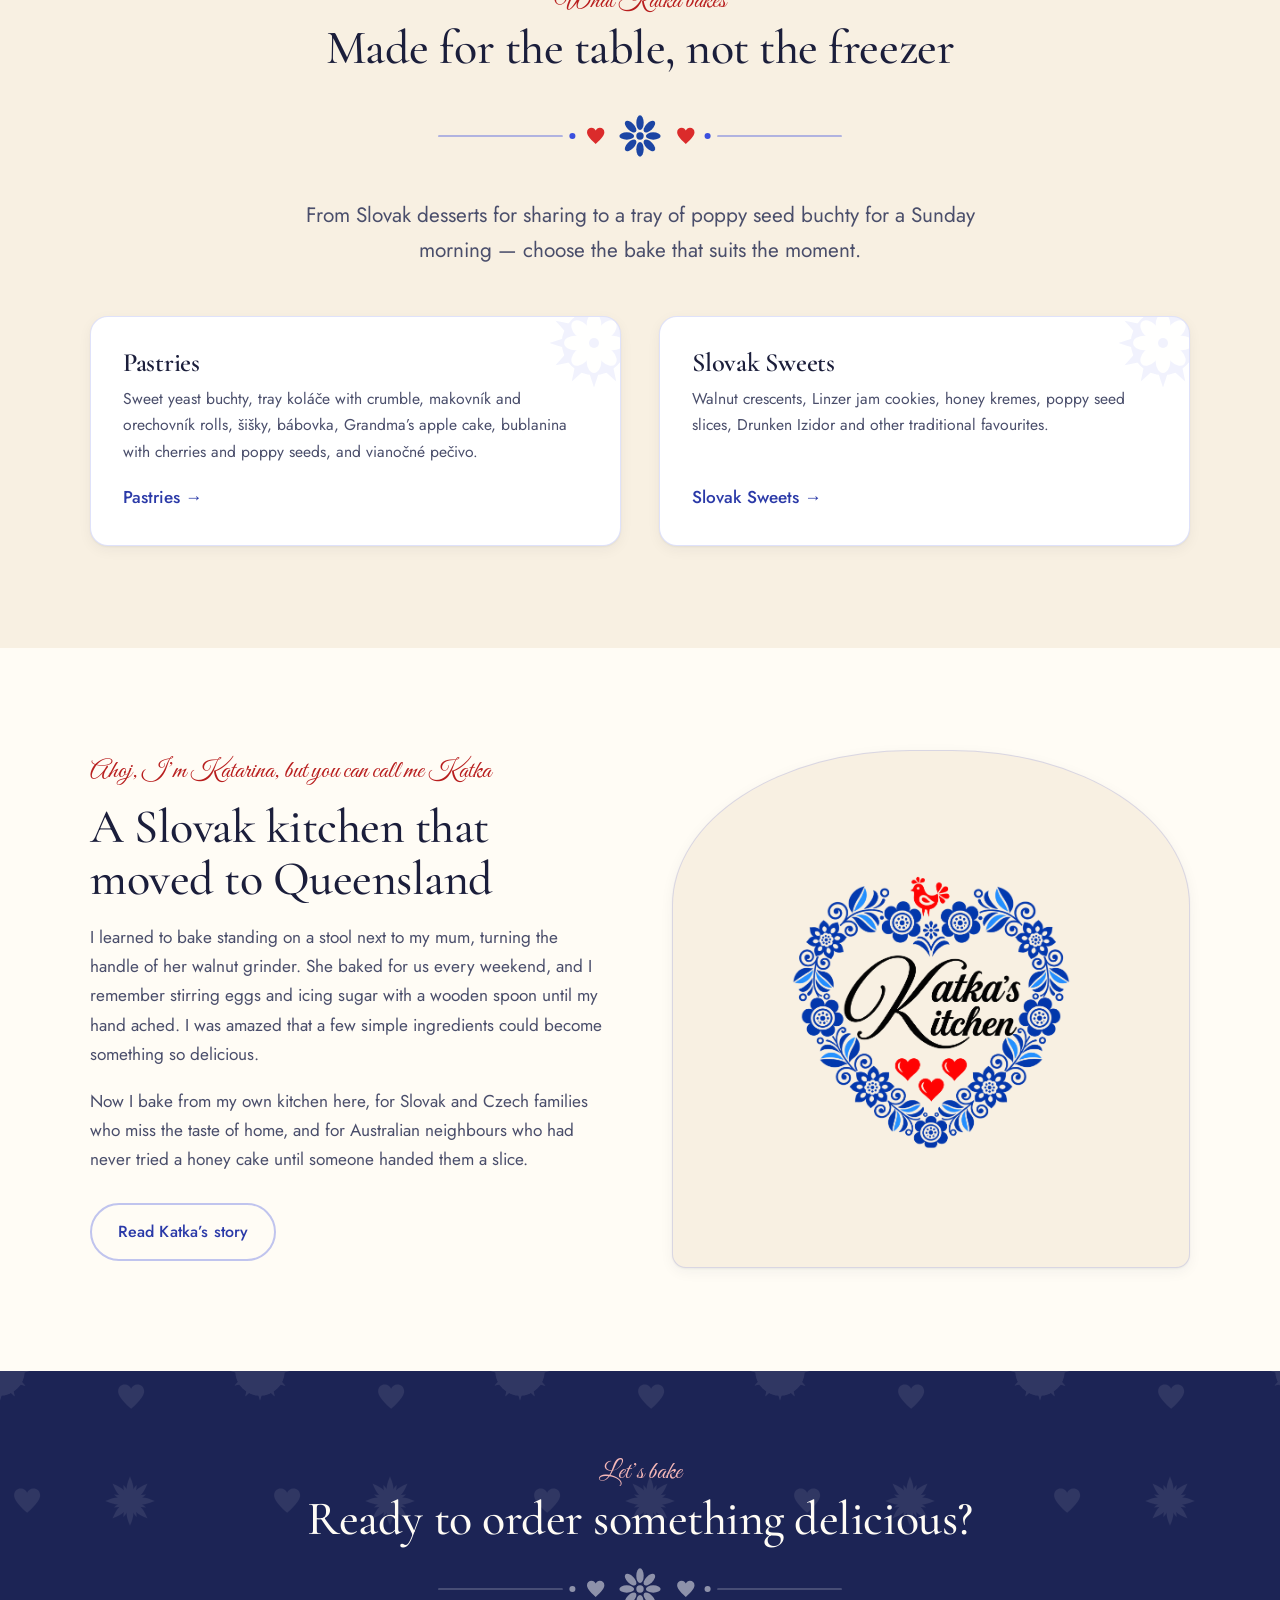
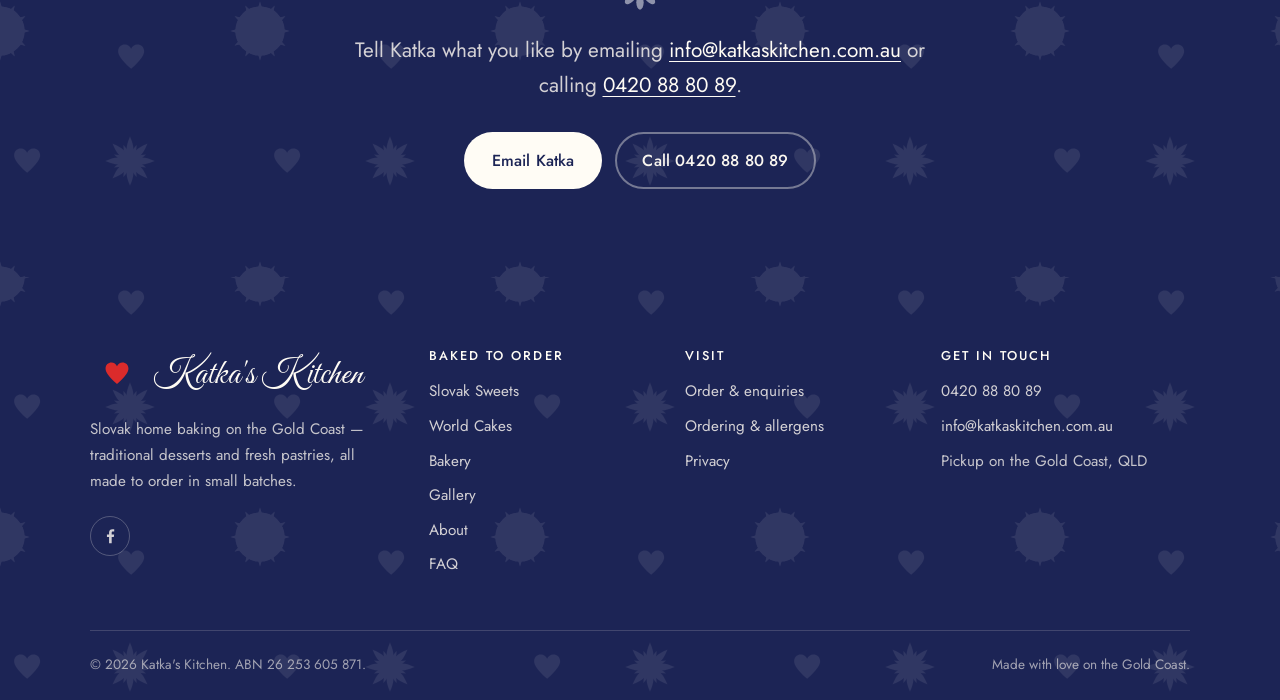
==== commit 8ea6cc3b: "Move world cakes to their own page Co-authored-by: Copilot <223556219+Copilot@users.noreply.github.c" ====
--- a/index.html
+++ b/index.html
@@ -16,10 +16,10 @@
   <meta property="og:title" content="Katka's Kitchen | Slovak Cakes &amp; Home Baking, Gold Coast">
   <meta property="og:description" content="Find Katka's Kitchen at What a Wonderful World – Multicultural Family Festival, Broadwater Parklands, Sunday 8 November 2026, 12:00–16:00. Slovak home baking on the Gold Coast.">
   <meta property="og:url" content="https://katkaskitchen.com.au/">
-  <meta property="og:image" content="https://katkaskitchen.com.au/assets/img/og-image.png">
+  <meta property="og:image" content="https://katkaskitchen.com.au/assets/img/og-image-folk-heart.png">
   <meta property="og:image:width" content="1200">
   <meta property="og:image:height" content="630">
-  <meta property="og:image:alt" content="Katka's Kitchen — Slovak home baking on the Gold Coast">
+  <meta property="og:image:alt" content="Katka's Kitchen folk-heart logo">
   <meta name="twitter:card" content="summary_large_image">
 
   <link rel="icon" href="/assets/img/favicon.svg" type="image/svg+xml">
@@ -30,7 +30,7 @@
   <link rel="preconnect" href="https://fonts.gstatic.com" crossorigin>
   <link rel="stylesheet" href="https://fonts.googleapis.com/css2?family=Cormorant+Garamond:ital,wght@0,300;0,400;0,500;0,600;1,400&amp;family=Great+Vibes&amp;family=Jost:wght@300;400;500;600&amp;family=Parisienne&amp;family=Pinyon+Script&amp;display=swap">
   <link rel="stylesheet" href="/assets/css/site.css">
-  <script type="application/ld+json">{"@context":"https://schema.org","@type":"Bakery","@id":"https://katkaskitchen.com.au/#bakery","name":"Katka's Kitchen","alternateName":"Katkas Kitchen Gold Coast","description":"Traditional Slovak and Central European desserts and pastries, including medovník honey cake, punch slices, buchty and šišky, made to order on the Gold Coast.","url":"https://katkaskitchen.com.au/","email":"info@katkaskitchen.com.au","telephone":"+61420088089","image":"https://katkaskitchen.com.au/assets/img/og-image.png","logo":"https://katkaskitchen.com.au/assets/img/logo-mark.png","priceRange":"$$","currenciesAccepted":"AUD","paymentAccepted":"Bank transfer, Cash, Card","servesCuisine":["Slovak","Central European","Bakery"],"knowsLanguage":["en","sk"],"address":{"@type":"PostalAddress","addressLocality":"Gold Coast","addressRegion":"QLD","postalCode":"4217","addressCountry":"AU"},"areaServed":[{"@type":"City","name":"Gold Coast","sameAs":"https://en.wikipedia.org/wiki/Gold_Coast,_Queensland"}],"sameAs":["https://www.facebook.com/katkaskitchen.au"]}</script>
+  <script type="application/ld+json">{"@context":"https://schema.org","@type":"Bakery","@id":"https://katkaskitchen.com.au/#bakery","name":"Katka's Kitchen","alternateName":"Katkas Kitchen Gold Coast","description":"Traditional Slovak and Central European desserts and pastries, including medovník honey cake, punch slices, buchty and šišky, made to order on the Gold Coast.","url":"https://katkaskitchen.com.au/","email":"info@katkaskitchen.com.au","telephone":"+61420088089","image":"https://katkaskitchen.com.au/assets/img/og-image-folk-heart.png","logo":"https://katkaskitchen.com.au/assets/img/logo-mark.png","priceRange":"$$","currenciesAccepted":"AUD","paymentAccepted":"Bank transfer, Cash, Card","servesCuisine":["Slovak","Central European","Bakery"],"knowsLanguage":["en","sk"],"address":{"@type":"PostalAddress","addressLocality":"Gold Coast","addressRegion":"QLD","postalCode":"4217","addressCountry":"AU"},"areaServed":[{"@type":"City","name":"Gold Coast","sameAs":"https://en.wikipedia.org/wiki/Gold_Coast,_Queensland"}],"sameAs":["https://www.facebook.com/katkaskitchen.au"]}</script>
   <script type="application/ld+json">{"@context":"https://schema.org","@type":"WebSite","@id":"https://katkaskitchen.com.au/#website","url":"https://katkaskitchen.com.au/","name":"Katka's Kitchen","inLanguage":"en-AU","publisher":{"@id":"https://katkaskitchen.com.au/#bakery"}}</script>
 </head>
 <body>
@@ -56,6 +56,7 @@
 
       <nav class="nav" id="primary-nav" aria-label="Primary">
       <a href="/slovak-desserts/">Slovak Sweets</a>
+      <a href="/cakes-from-around-the-world/">World Cakes</a>
       <a href="/pastries-and-bread/">Bakery</a>
       <a href="/gallery/">Gallery</a>
       <a href="/about/">About</a>
@@ -208,7 +209,7 @@
         </div>
         <div>
           <h4>Baked to order</h4>
-          <ul><li><a href="/slovak-desserts/">Slovak Sweets</a></li><li><a href="/pastries-and-bread/">Bakery</a></li><li><a href="/gallery/">Gallery</a></li><li><a href="/about/">About</a></li><li><a href="/faq/">FAQ</a></li></ul>
+          <ul><li><a href="/slovak-desserts/">Slovak Sweets</a></li><li><a href="/cakes-from-around-the-world/">World Cakes</a></li><li><a href="/pastries-and-bread/">Bakery</a></li><li><a href="/gallery/">Gallery</a></li><li><a href="/about/">About</a></li><li><a href="/faq/">FAQ</a></li></ul>
         </div>
         <div>
           <h4>Visit</h4>
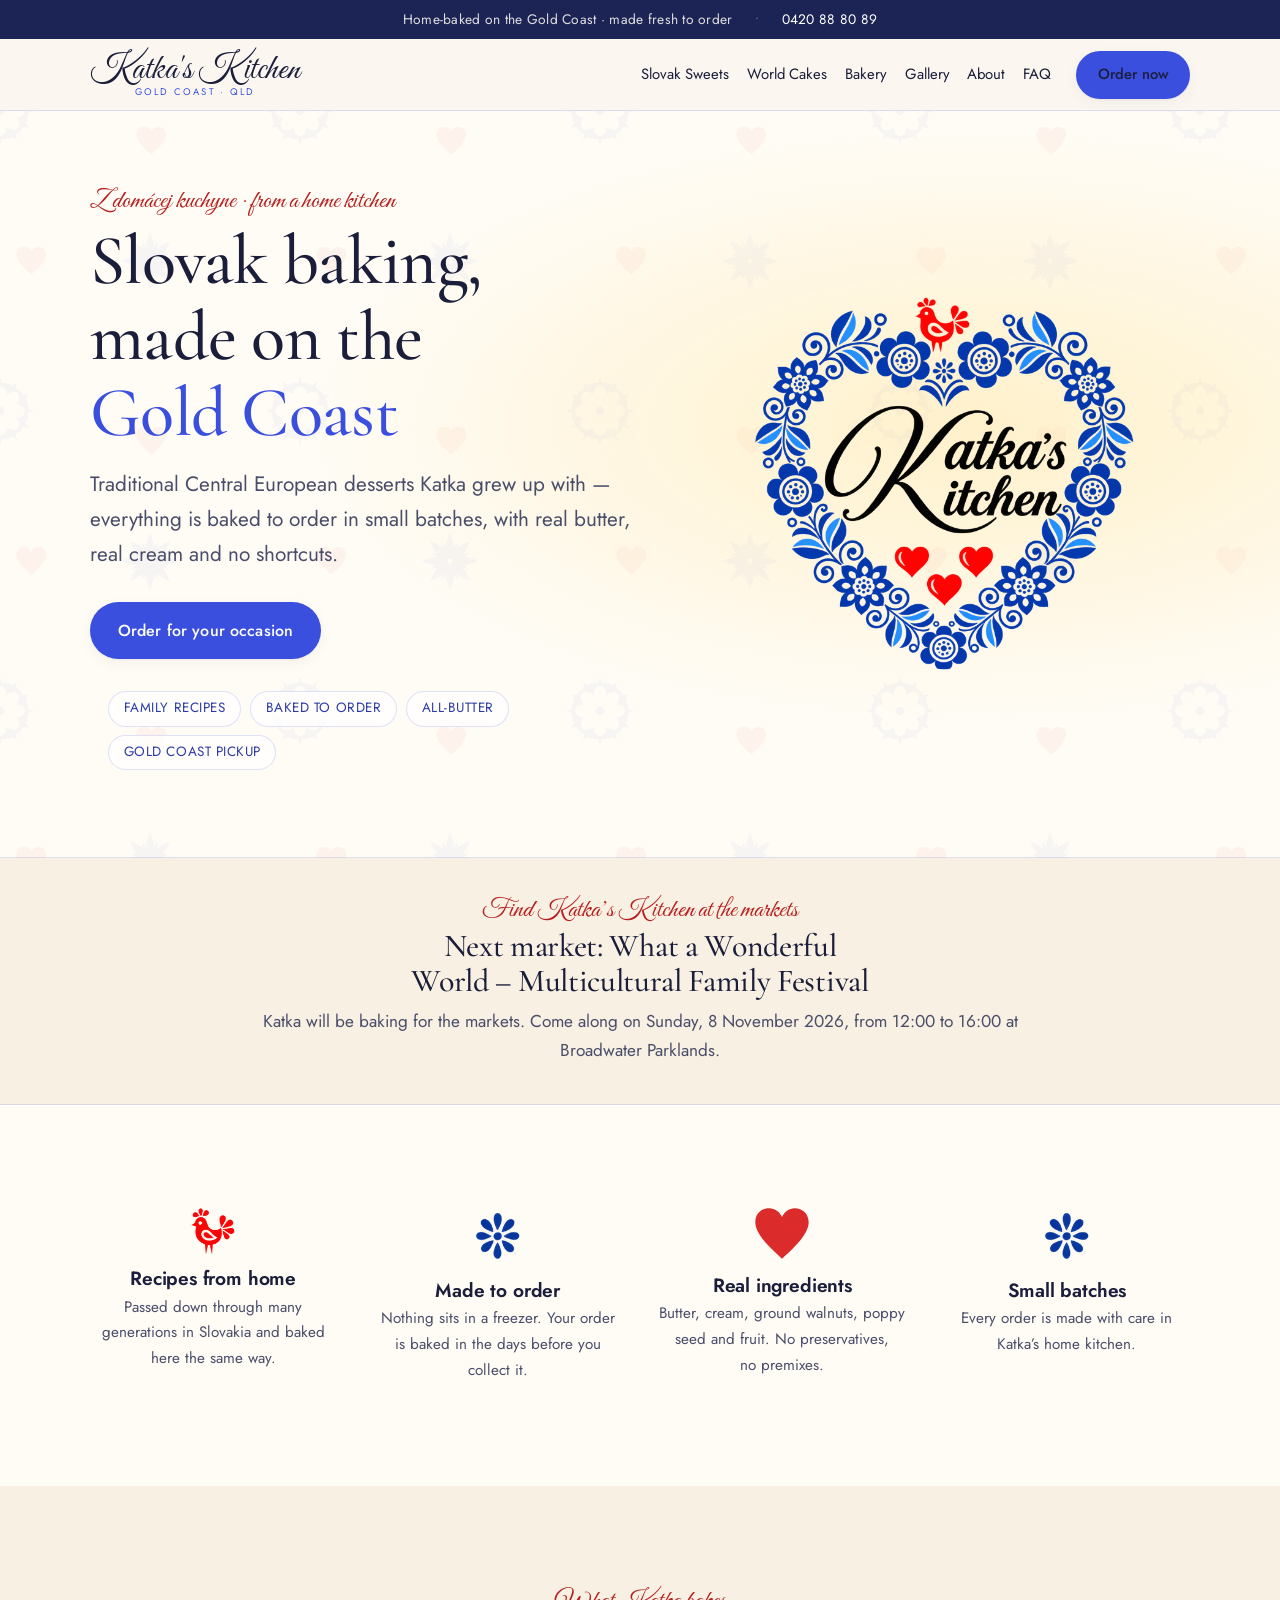
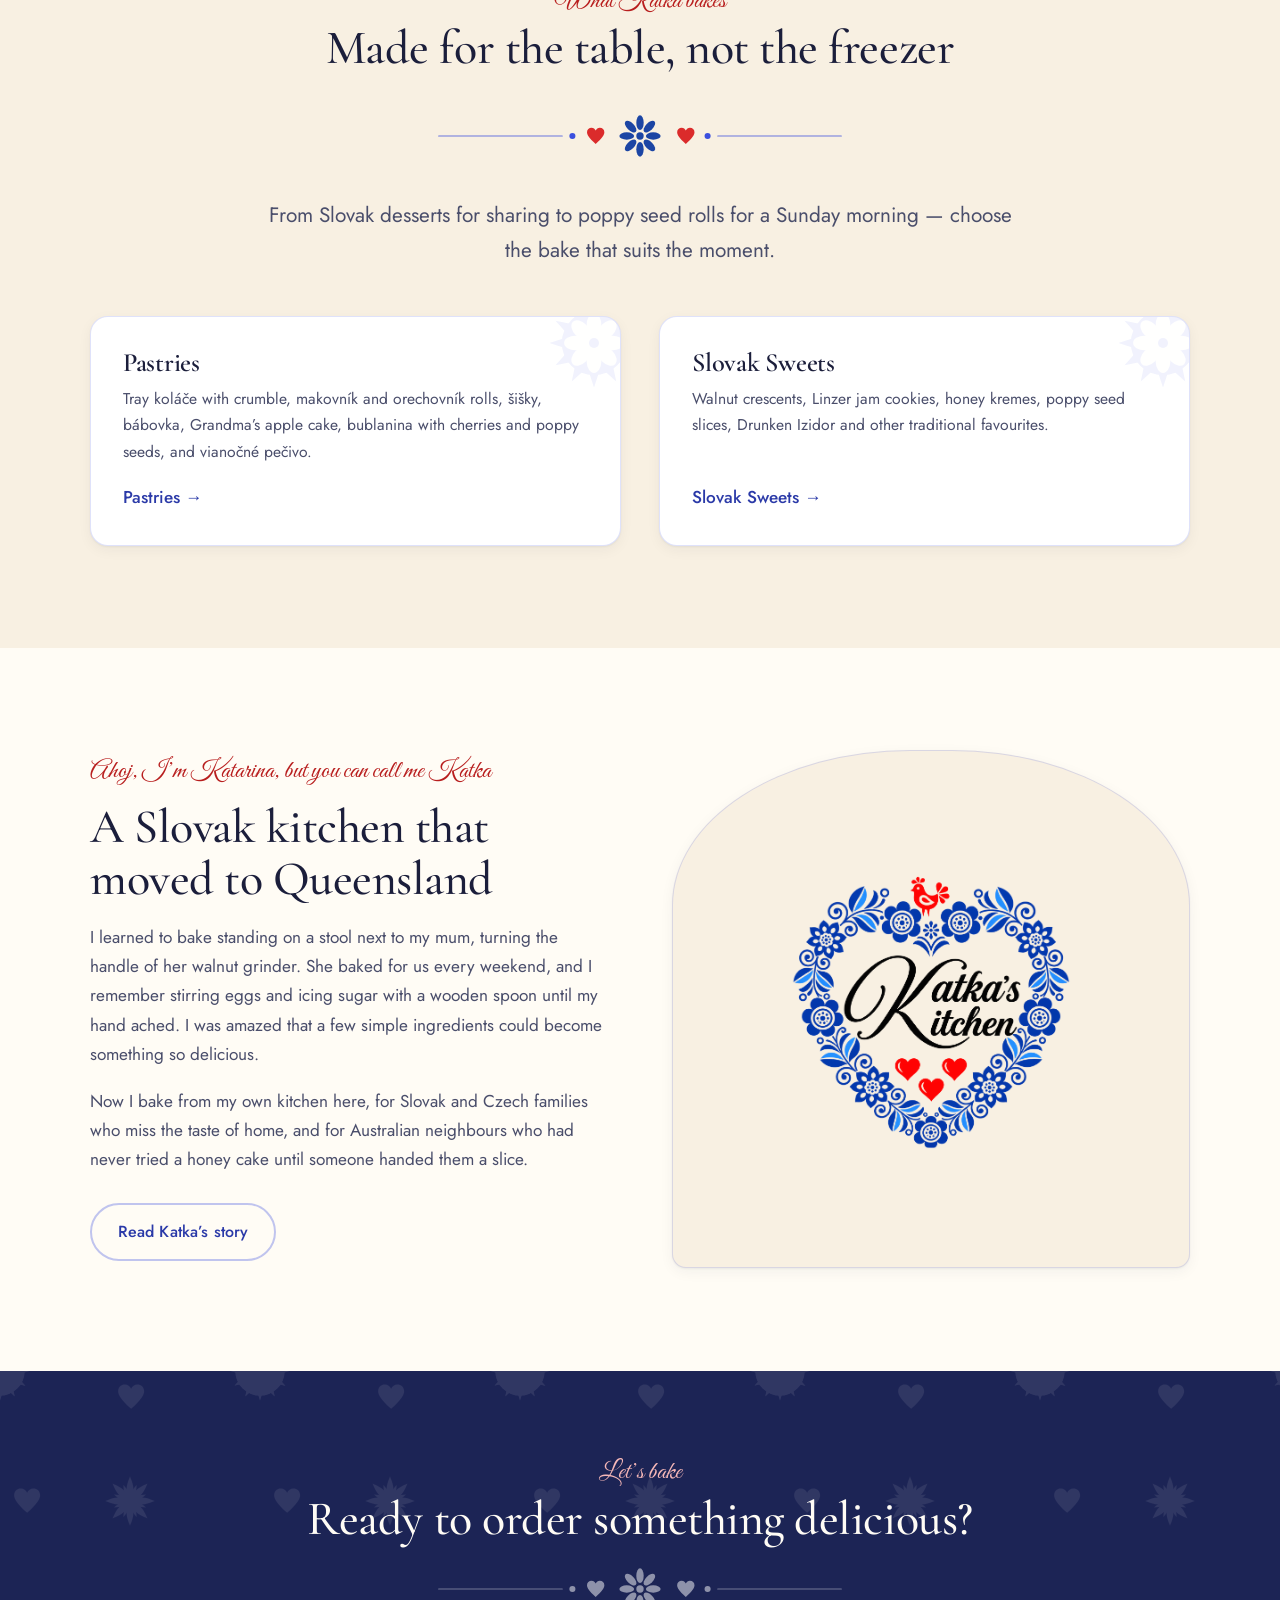
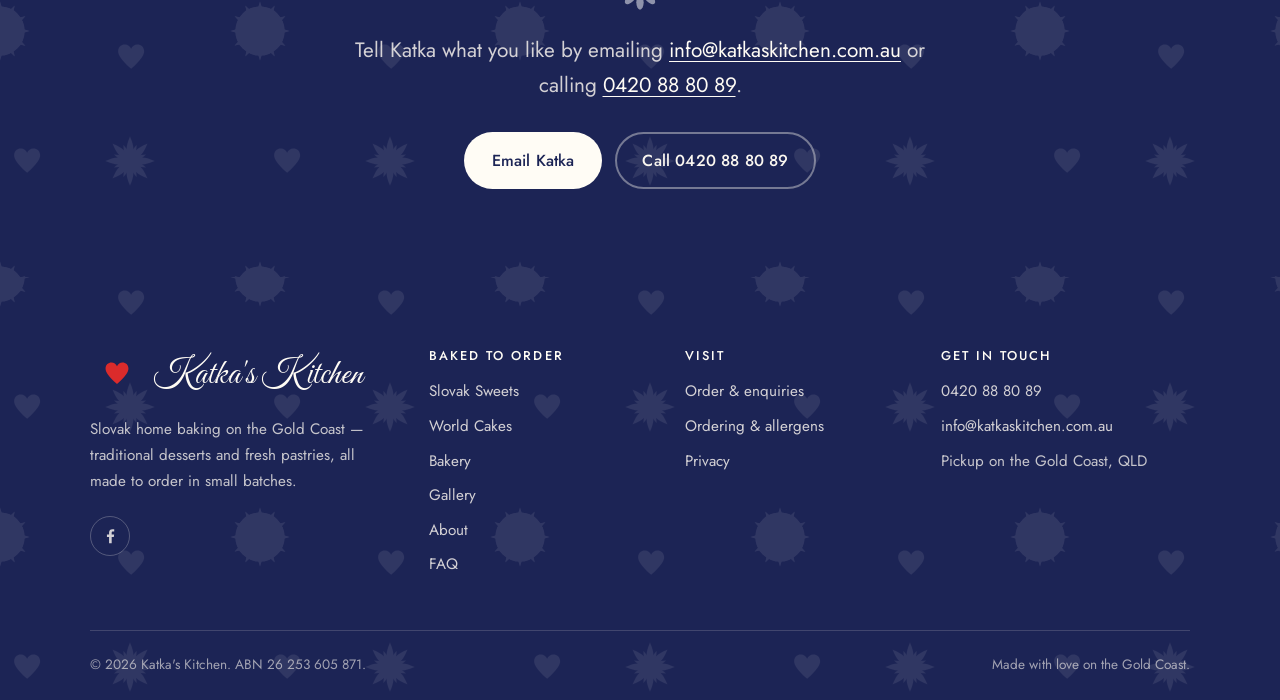
==== commit fdc26642: "Remove buchty from bakery Co-authored-by: Copilot <223556219+Copilot@users.noreply.github.com>" ====
--- a/index.html
+++ b/index.html
@@ -5,7 +5,7 @@
   <meta charset="utf-8">
   <meta name="viewport" content="width=device-width, initial-scale=1">
   <title>Katka's Kitchen | Slovak Cakes &amp; Home Baking, Gold Coast</title>
-  <meta name="description" content="Traditional Slovak desserts and pastries on the Gold Coast, including medovník honey cake and fresh buchty, baked to order.">
+  <meta name="description" content="Traditional Slovak desserts and pastries on the Gold Coast, including medovník honey cake, baked to order.">
   <link rel="canonical" href="https://katkaskitchen.com.au/">
   <meta name="robots" content="index, follow, max-image-preview:large, max-snippet:-1">
   <meta name="theme-color" content="#3B4FDE">
@@ -30,7 +30,7 @@
   <link rel="preconnect" href="https://fonts.gstatic.com" crossorigin>
   <link rel="stylesheet" href="https://fonts.googleapis.com/css2?family=Cormorant+Garamond:ital,wght@0,300;0,400;0,500;0,600;1,400&amp;family=Great+Vibes&amp;family=Jost:wght@300;400;500;600&amp;family=Parisienne&amp;family=Pinyon+Script&amp;display=swap">
   <link rel="stylesheet" href="/assets/css/site.css">
-  <script type="application/ld+json">{"@context":"https://schema.org","@type":"Bakery","@id":"https://katkaskitchen.com.au/#bakery","name":"Katka's Kitchen","alternateName":"Katkas Kitchen Gold Coast","description":"Traditional Slovak and Central European desserts and pastries, including medovník honey cake, punch slices, buchty and šišky, made to order on the Gold Coast.","url":"https://katkaskitchen.com.au/","email":"info@katkaskitchen.com.au","telephone":"+61420088089","image":"https://katkaskitchen.com.au/assets/img/og-image-folk-heart.png","logo":"https://katkaskitchen.com.au/assets/img/logo-mark.png","priceRange":"$$","currenciesAccepted":"AUD","paymentAccepted":"Bank transfer, Cash, Card","servesCuisine":["Slovak","Central European","Bakery"],"knowsLanguage":["en","sk"],"address":{"@type":"PostalAddress","addressLocality":"Gold Coast","addressRegion":"QLD","postalCode":"4217","addressCountry":"AU"},"areaServed":[{"@type":"City","name":"Gold Coast","sameAs":"https://en.wikipedia.org/wiki/Gold_Coast,_Queensland"}],"sameAs":["https://www.facebook.com/katkaskitchen.au"]}</script>
+  <script type="application/ld+json">{"@context":"https://schema.org","@type":"Bakery","@id":"https://katkaskitchen.com.au/#bakery","name":"Katka's Kitchen","alternateName":"Katkas Kitchen Gold Coast","description":"Traditional Slovak and Central European desserts and pastries, including medovník honey cake, punch slices and šišky, made to order on the Gold Coast.","url":"https://katkaskitchen.com.au/","email":"info@katkaskitchen.com.au","telephone":"+61420088089","image":"https://katkaskitchen.com.au/assets/img/og-image-folk-heart.png","logo":"https://katkaskitchen.com.au/assets/img/logo-mark.png","priceRange":"$$","currenciesAccepted":"AUD","paymentAccepted":"Bank transfer, Cash, Card","servesCuisine":["Slovak","Central European","Bakery"],"knowsLanguage":["en","sk"],"address":{"@type":"PostalAddress","addressLocality":"Gold Coast","addressRegion":"QLD","postalCode":"4217","addressCountry":"AU"},"areaServed":[{"@type":"City","name":"Gold Coast","sameAs":"https://en.wikipedia.org/wiki/Gold_Coast,_Queensland"}],"sameAs":["https://www.facebook.com/katkaskitchen.au"]}</script>
   <script type="application/ld+json">{"@context":"https://schema.org","@type":"WebSite","@id":"https://katkaskitchen.com.au/#website","url":"https://katkaskitchen.com.au/","name":"Katka's Kitchen","inLanguage":"en-AU","publisher":{"@id":"https://katkaskitchen.com.au/#bakery"}}</script>
 </head>
 <body>
@@ -135,12 +135,12 @@
         <p class="eyebrow">What Katka bakes</p>
         <h2>Made for the table, not the freezer</h2>
         <div class="folk-rule" role="presentation"></div>
-        <p class="lead measure">From Slovak desserts for sharing to a tray of poppy seed buchty for a
+        <p class="lead measure">From Slovak desserts for sharing to poppy seed rolls for a
            Sunday morning &mdash; choose the bake that suits the moment.</p>
         <div class="grid grid--2" style="margin-top:3rem;text-align:left">
           <article class="card">
             <h3>Pastries</h3>
-            <p>Sweet yeast buchty, tray koláče with crumble, makovník and orechovník rolls,
+            <p>Tray koláče with crumble, makovník and orechovník rolls,
                šišky, bábovka, Grandma&rsquo;s apple cake, bublanina with cherries and poppy seeds,
                and vianočné pečivo.</p>
             <a class="card-link" href="/pastries-and-bread/">Pastries</a>
--- a/assets/css/site.css
+++ b/assets/css/site.css
@@ -369,6 +369,24 @@
 .menu-list .m-native { font-family: var(--font-script); color: var(--red-deep); font-size: 1.4rem; }
 .menu-list .m-dots { flex: 1; border-bottom: 1px dotted var(--line-strong); translate: 0 -.25rem; }
 .menu-list .m-price { font-variant-numeric: tabular-nums; color: var(--blue-dark); font-weight: 500; }
+.m-price-tag {
+  display: inline-flex;
+  align-items: center;
+  gap: .5rem;
+  margin-top: .45rem;
+  padding: .2rem .75rem;
+  background: #fff;
+  border: 1px solid var(--line-strong);
+  border-radius: 999px;
+  font-size: .88rem;
+  font-weight: 500;
+  color: var(--blue-dark);
+  box-shadow: 0 1px 3px rgba(27, 30, 59, .06);
+}
+.m-price-tag strong {
+  color: var(--red-deep);
+  font-weight: 600;
+}
 
 /* --- quotes --------------------------------------------------------------- */
 .quote {
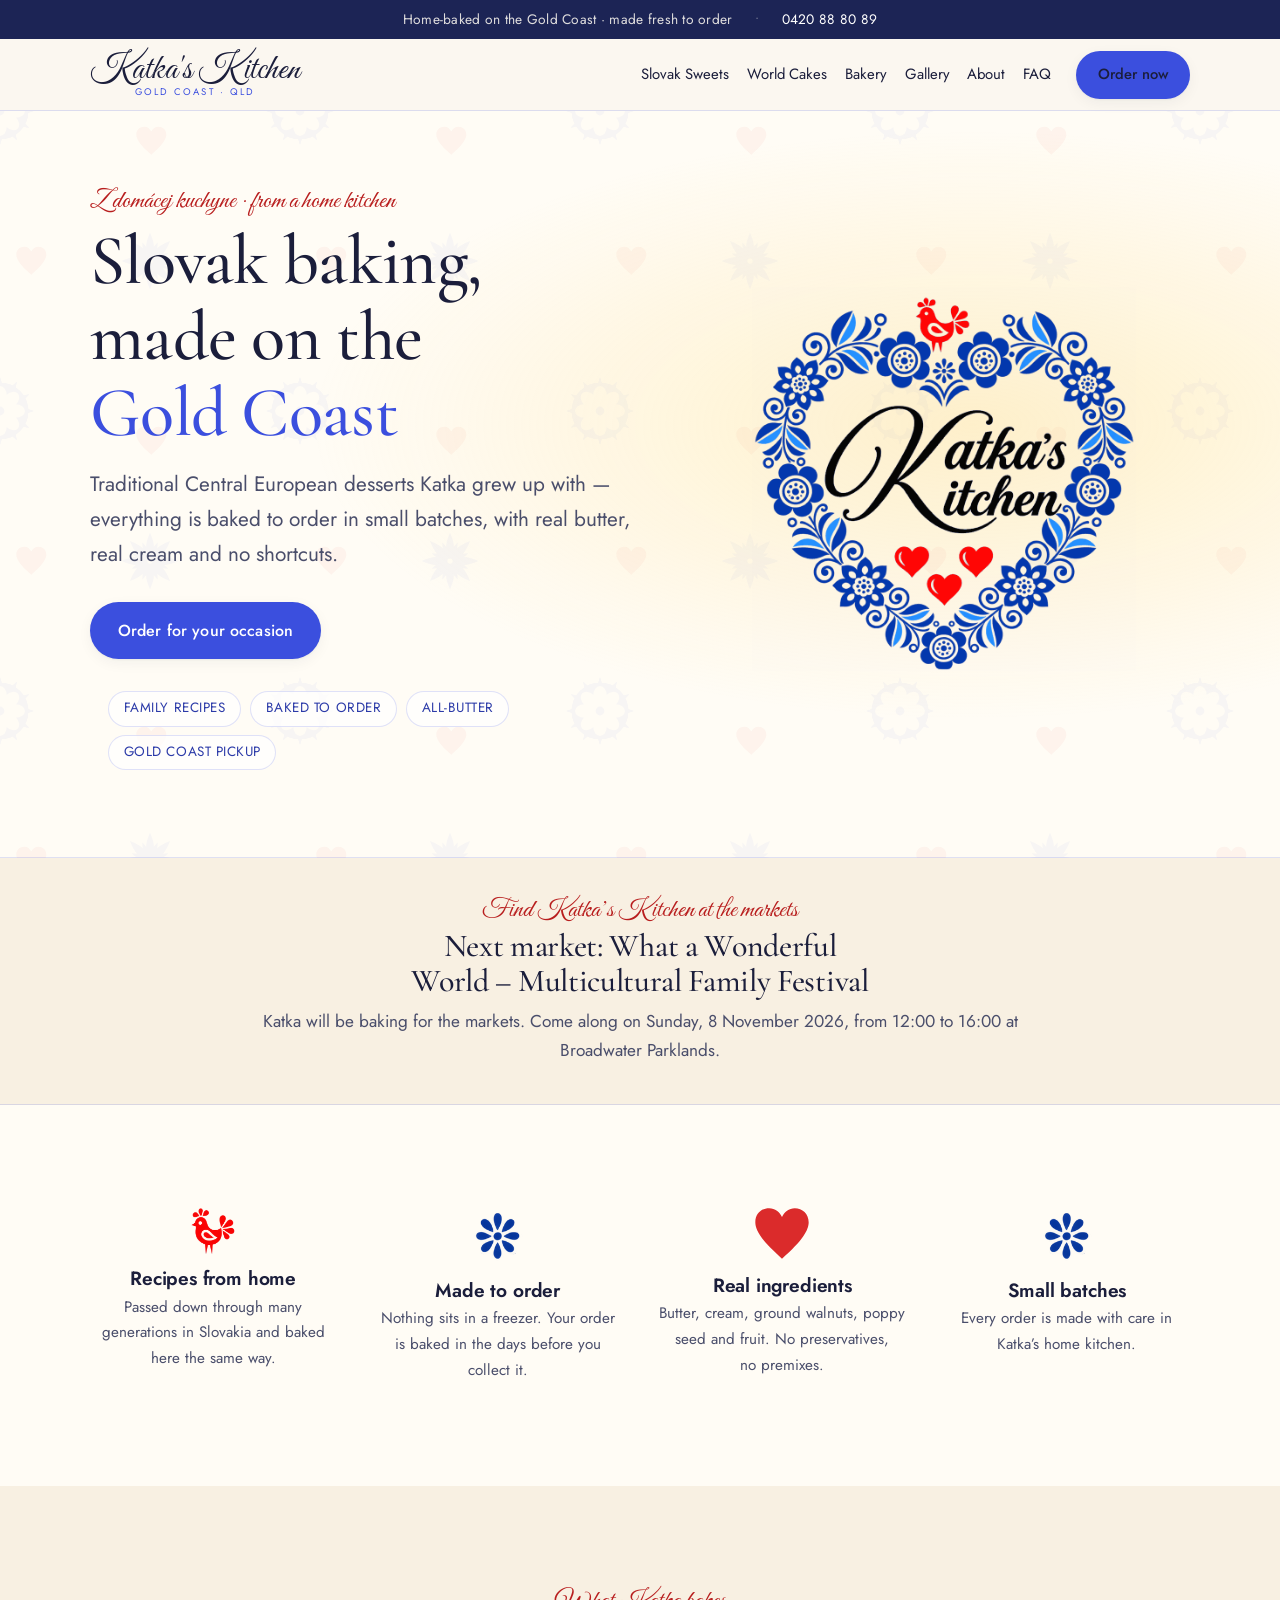
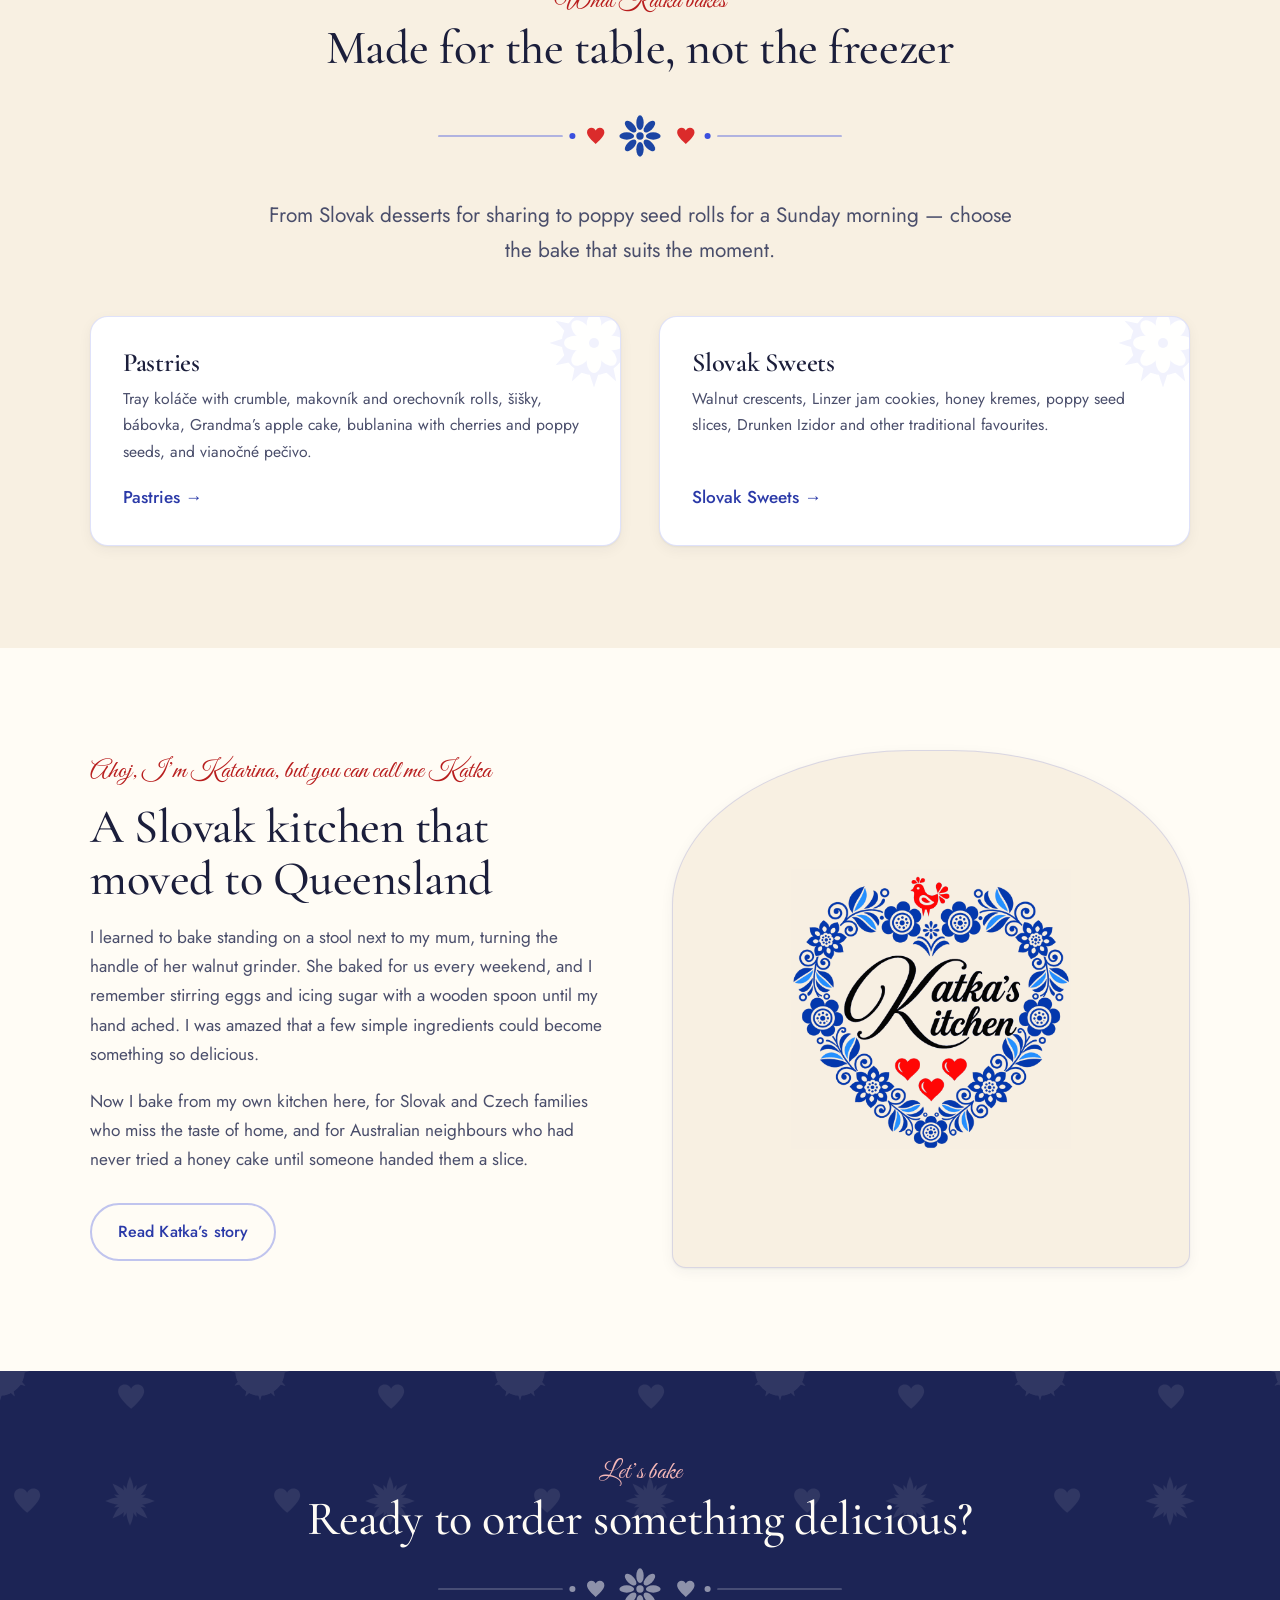
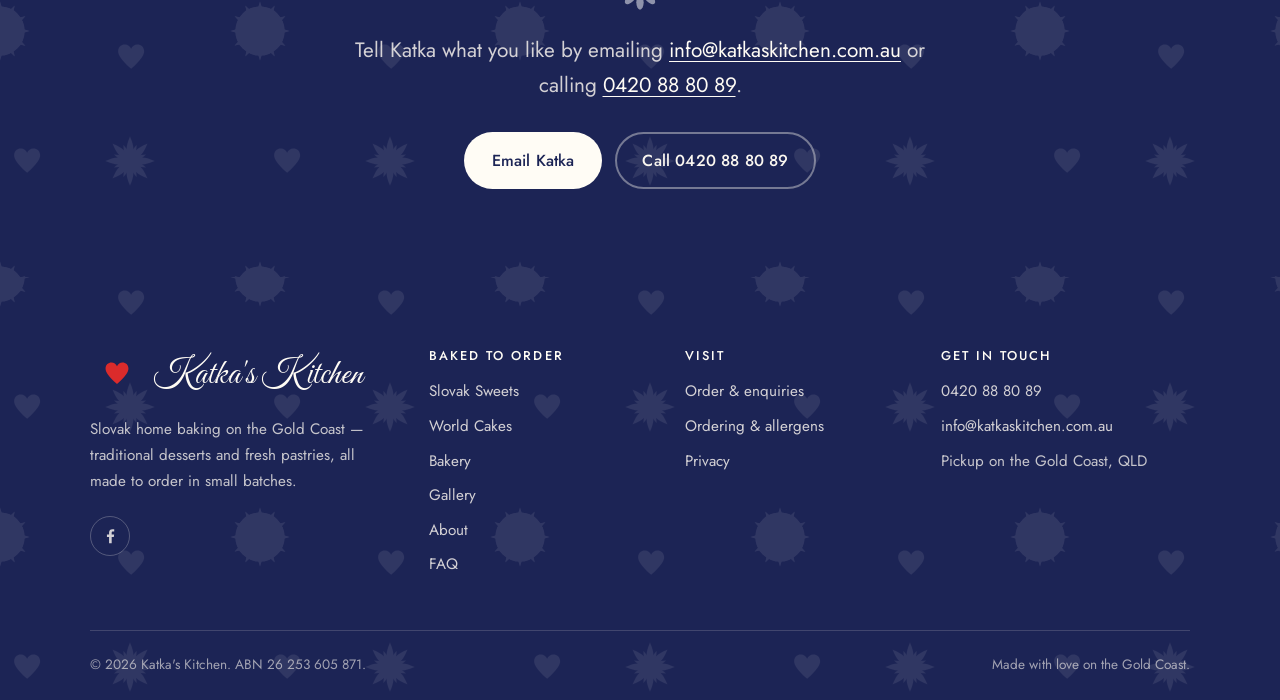
==== commit 2ebb1c5c: "fix: update font stylesheet links, compress logo" ====
--- a/index.html
+++ b/index.html
@@ -28,7 +28,7 @@
 
   <link rel="preconnect" href="https://fonts.googleapis.com">
   <link rel="preconnect" href="https://fonts.gstatic.com" crossorigin>
-  <link rel="stylesheet" href="https://fonts.googleapis.com/css2?family=Cormorant+Garamond:ital,wght@0,300;0,400;0,500;0,600;1,400&amp;family=Great+Vibes&amp;family=Jost:wght@300;400;500;600&amp;family=Parisienne&amp;family=Pinyon+Script&amp;display=swap">
+  <link rel="stylesheet" href="https://fonts.googleapis.com/css2?family=Cormorant+Garamond:ital,wght@0,300;0,400;0,500;0,600;1,400&amp;family=Great+Vibes&amp;family=Jost:wght@300;400;500;600&amp;display=swap">
   <link rel="stylesheet" href="/assets/css/site.css">
   <script type="application/ld+json">{"@context":"https://schema.org","@type":"Bakery","@id":"https://katkaskitchen.com.au/#bakery","name":"Katka's Kitchen","alternateName":"Katkas Kitchen Gold Coast","description":"Traditional Slovak and Central European desserts and pastries, including medovník honey cake, punch slices and šišky, made to order on the Gold Coast.","url":"https://katkaskitchen.com.au/","email":"info@katkaskitchen.com.au","telephone":"+61420088089","image":"https://katkaskitchen.com.au/assets/img/og-image-folk-heart.png","logo":"https://katkaskitchen.com.au/assets/img/logo-mark.png","priceRange":"$$","currenciesAccepted":"AUD","paymentAccepted":"Bank transfer, Cash, Card","servesCuisine":["Slovak","Central European","Bakery"],"knowsLanguage":["en","sk"],"address":{"@type":"PostalAddress","addressLocality":"Gold Coast","addressRegion":"QLD","postalCode":"4217","addressCountry":"AU"},"areaServed":[{"@type":"City","name":"Gold Coast","sameAs":"https://en.wikipedia.org/wiki/Gold_Coast,_Queensland"}],"sameAs":["https://www.facebook.com/katkaskitchen.au"]}</script>
   <script type="application/ld+json">{"@context":"https://schema.org","@type":"WebSite","@id":"https://katkaskitchen.com.au/#website","url":"https://katkaskitchen.com.au/","name":"Katka's Kitchen","inLanguage":"en-AU","publisher":{"@id":"https://katkaskitchen.com.au/#bakery"}}</script>
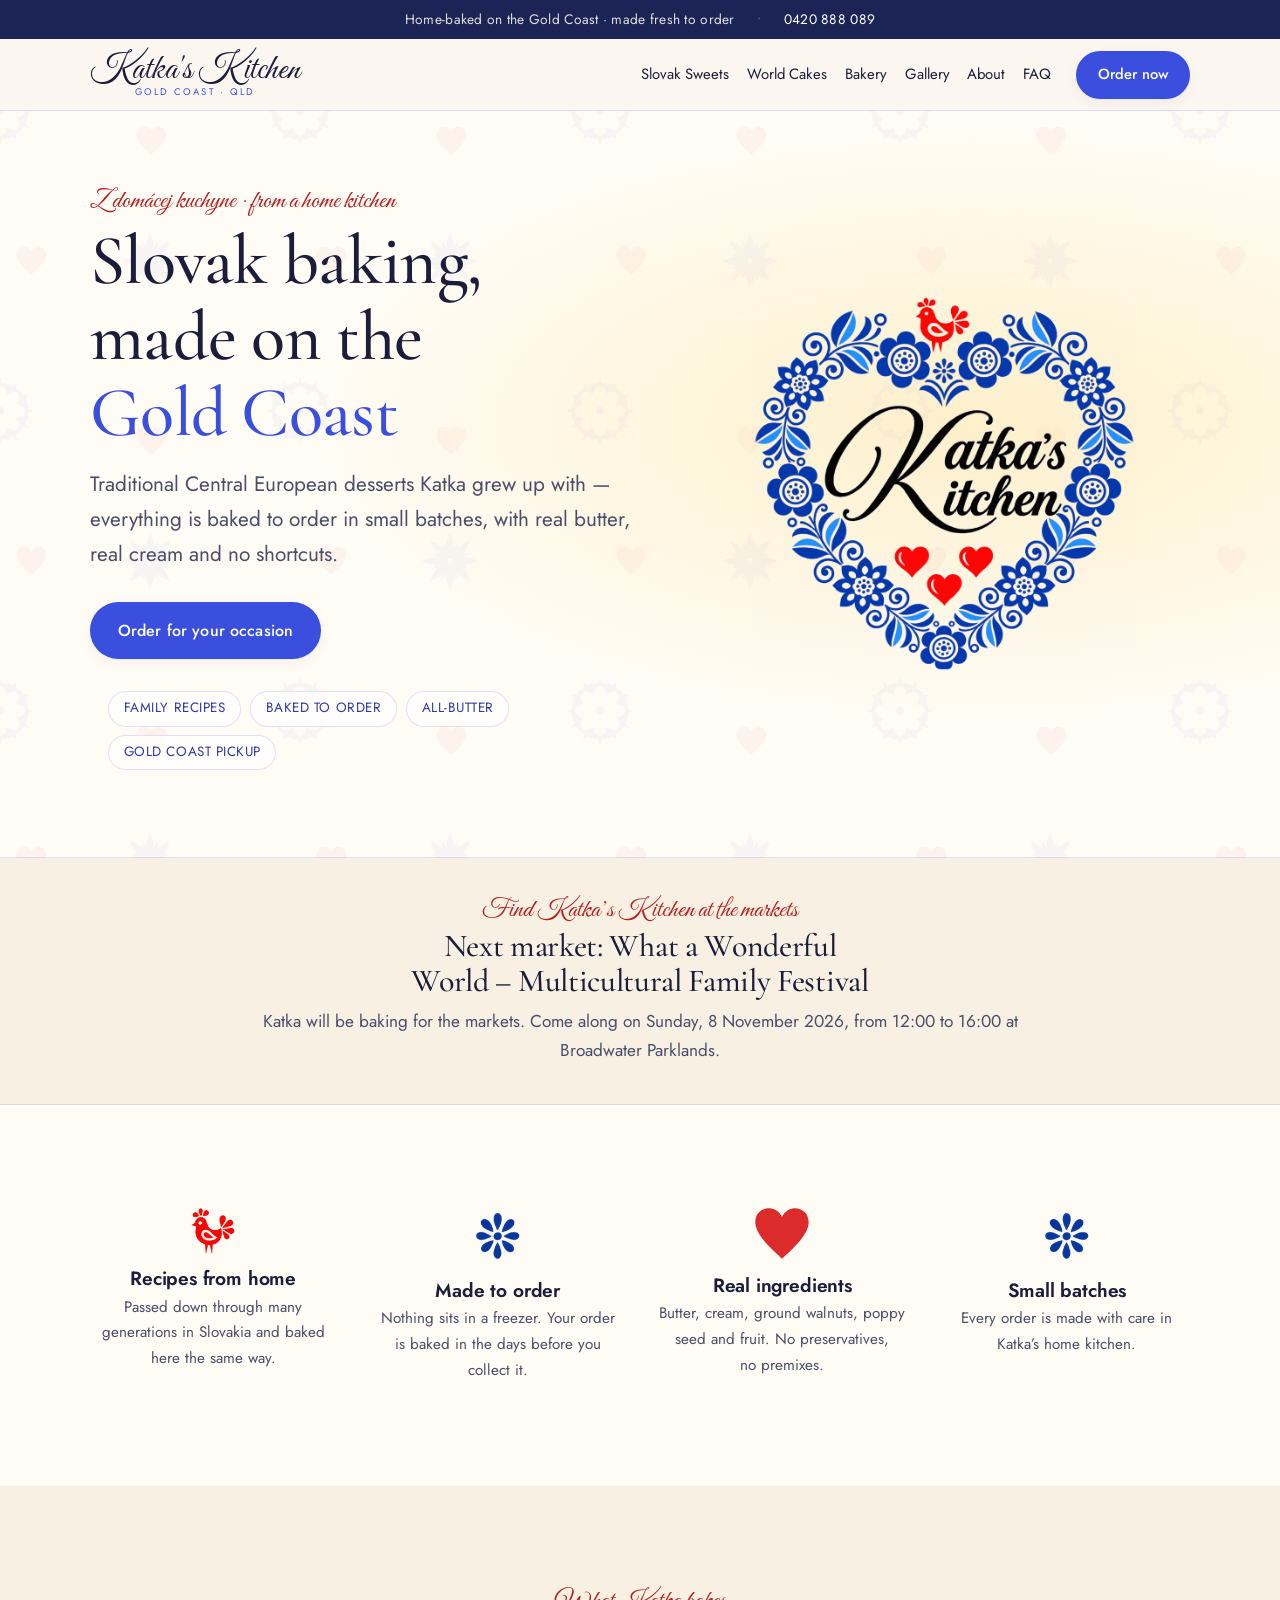
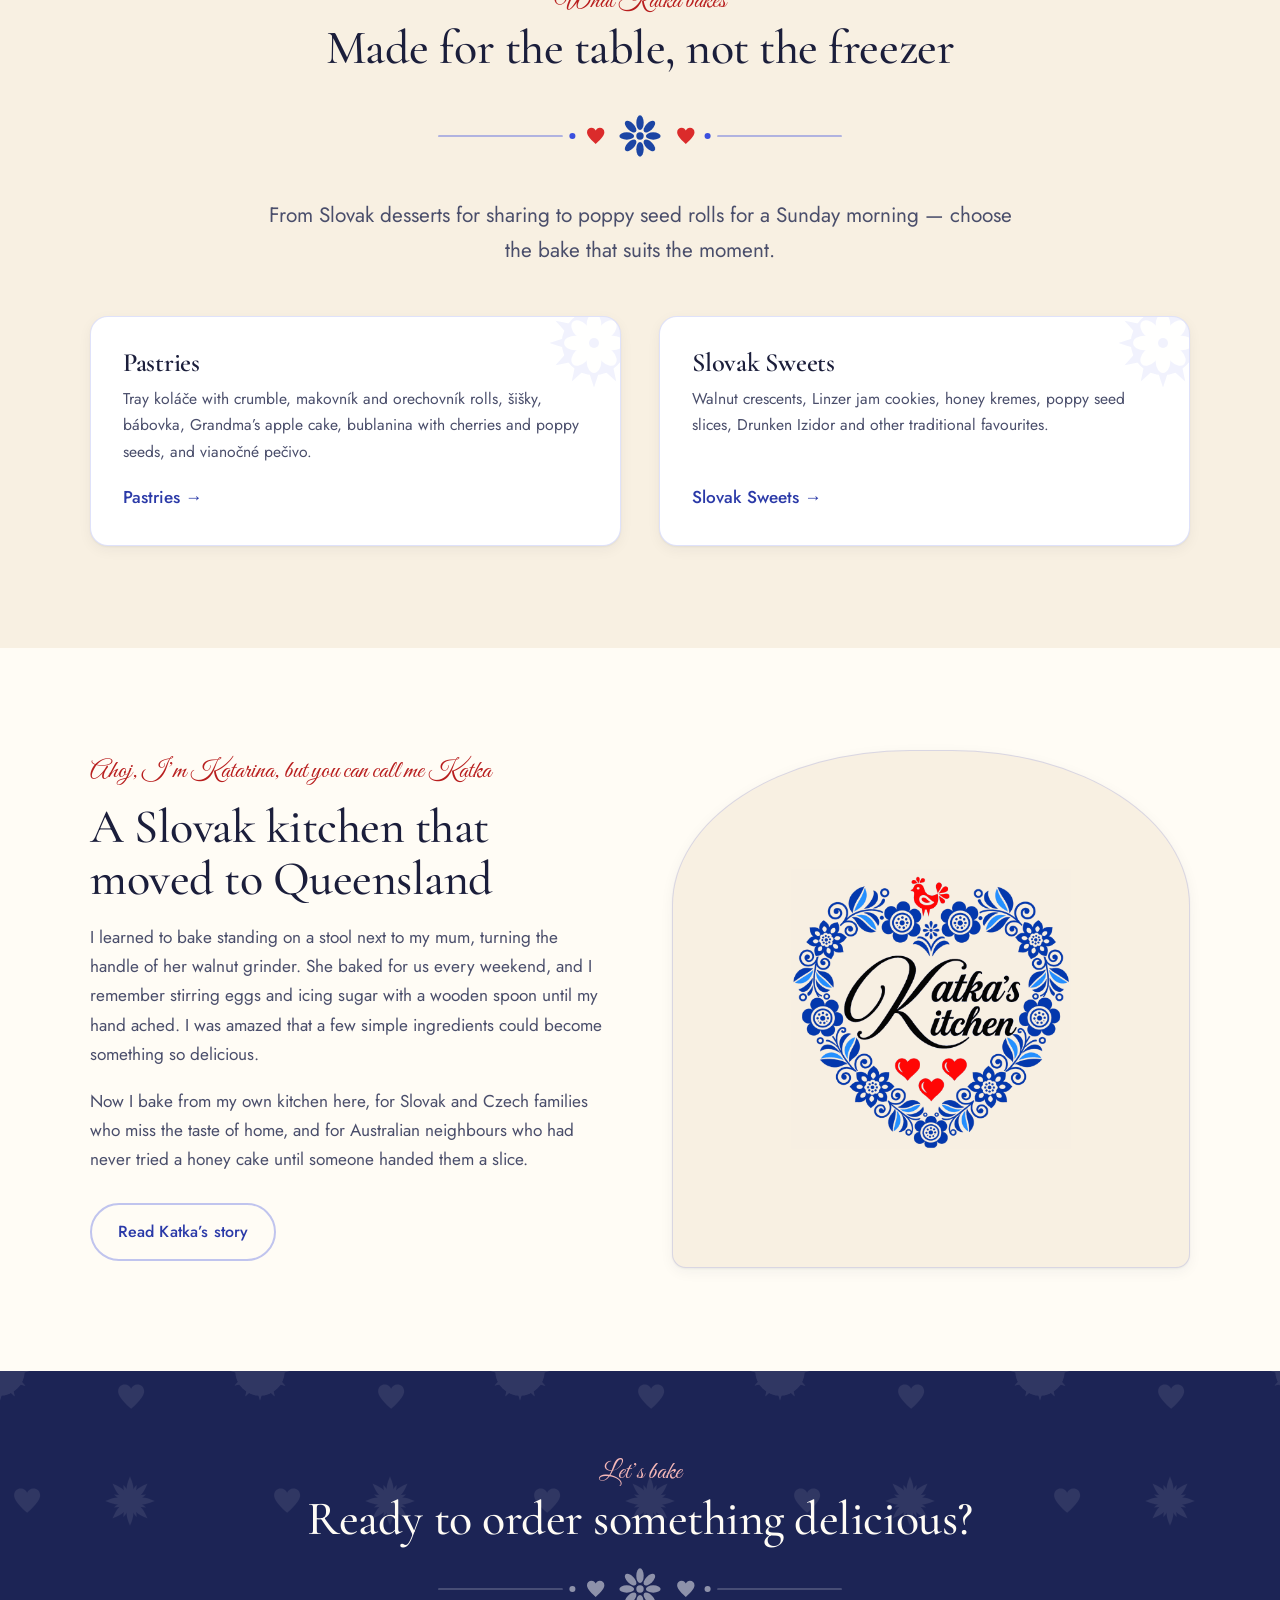
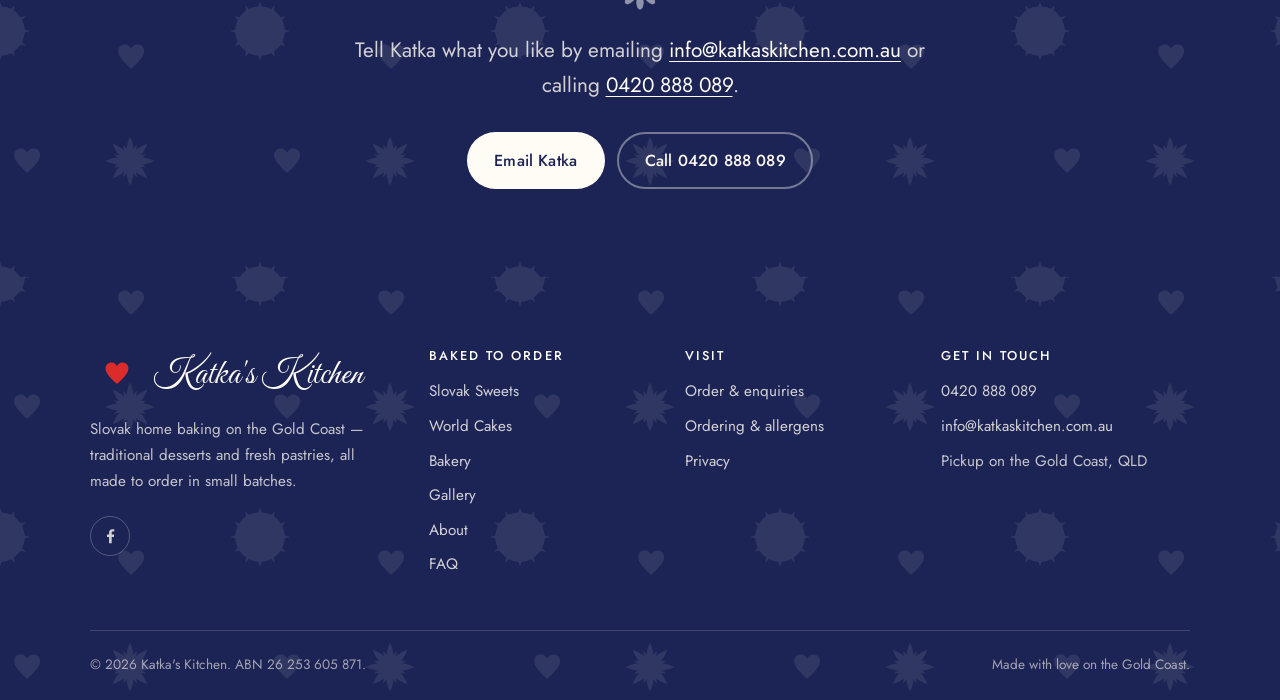
==== commit 8eb3ff7d: "Remove unused SVG and PNG assets; update contact phone number format across multiple HTML files." ====
--- a/index.html
+++ b/index.html
@@ -30,7 +30,7 @@
   <link rel="preconnect" href="https://fonts.gstatic.com" crossorigin>
   <link rel="stylesheet" href="https://fonts.googleapis.com/css2?family=Cormorant+Garamond:ital,wght@0,300;0,400;0,500;0,600;1,400&amp;family=Great+Vibes&amp;family=Jost:wght@300;400;500;600&amp;display=swap">
   <link rel="stylesheet" href="/assets/css/site.css">
-  <script type="application/ld+json">{"@context":"https://schema.org","@type":"Bakery","@id":"https://katkaskitchen.com.au/#bakery","name":"Katka's Kitchen","alternateName":"Katkas Kitchen Gold Coast","description":"Traditional Slovak and Central European desserts and pastries, including medovník honey cake, punch slices and šišky, made to order on the Gold Coast.","url":"https://katkaskitchen.com.au/","email":"info@katkaskitchen.com.au","telephone":"+61420088089","image":"https://katkaskitchen.com.au/assets/img/og-image-folk-heart.png","logo":"https://katkaskitchen.com.au/assets/img/logo-mark.png","priceRange":"$$","currenciesAccepted":"AUD","paymentAccepted":"Bank transfer, Cash, Card","servesCuisine":["Slovak","Central European","Bakery"],"knowsLanguage":["en","sk"],"address":{"@type":"PostalAddress","addressLocality":"Gold Coast","addressRegion":"QLD","postalCode":"4217","addressCountry":"AU"},"areaServed":[{"@type":"City","name":"Gold Coast","sameAs":"https://en.wikipedia.org/wiki/Gold_Coast,_Queensland"}],"sameAs":["https://www.facebook.com/katkaskitchen.au"]}</script>
+  <script type="application/ld+json">{"@context":"https://schema.org","@type":"Bakery","@id":"https://katkaskitchen.com.au/#bakery","name":"Katka's Kitchen","alternateName":"Katkas Kitchen Gold Coast","description":"Traditional Slovak and Central European desserts and pastries, including medovník honey cake, punch slices and šišky, made to order on the Gold Coast.","url":"https://katkaskitchen.com.au/","email":"info@katkaskitchen.com.au","telephone":"+61420888089","image":"https://katkaskitchen.com.au/assets/img/og-image-folk-heart.png","logo":"https://katkaskitchen.com.au/assets/img/logo-mark.png","priceRange":"$$","currenciesAccepted":"AUD","paymentAccepted":"Bank transfer, Cash, Card","servesCuisine":["Slovak","Central European","Bakery"],"knowsLanguage":["en","sk"],"address":{"@type":"PostalAddress","addressLocality":"Gold Coast","addressRegion":"QLD","postalCode":"4217","addressCountry":"AU"},"areaServed":[{"@type":"City","name":"Gold Coast","sameAs":"https://en.wikipedia.org/wiki/Gold_Coast,_Queensland"}],"sameAs":["https://www.facebook.com/katkaskitchen.au"]}</script>
   <script type="application/ld+json">{"@context":"https://schema.org","@type":"WebSite","@id":"https://katkaskitchen.com.au/#website","url":"https://katkaskitchen.com.au/","name":"Katka's Kitchen","inLanguage":"en-AU","publisher":{"@id":"https://katkaskitchen.com.au/#bakery"}}</script>
 </head>
 <body>
@@ -39,7 +39,7 @@
     <div class="wrap">
       <span>Home-baked on the Gold Coast &middot; made fresh to order</span>
       <span class="dot" aria-hidden="true">&bull;</span>
-      <a href="tel:+61420088089">0420 88 80 89</a>
+      <a href="tel:+61420888089">0420 888 089</a>
     </div>
   </div>
 
@@ -184,10 +184,10 @@
         <p class="eyebrow">Let&rsquo;s bake</p>
         <h2>Ready to order something delicious?</h2>
         <div class="folk-rule folk-rule--tight" role="presentation"></div>
-        <p class="lead measure" style="margin-inline:auto">Tell Katka what you like by emailing <a href="mailto:info@katkaskitchen.com.au">info@katkaskitchen.com.au</a> or calling <a href="tel:+61420088089">0420 88 80 89</a>.</p>
+        <p class="lead measure" style="margin-inline:auto">Tell Katka what you like by emailing <a href="mailto:info@katkaskitchen.com.au">info@katkaskitchen.com.au</a> or calling <a href="tel:+61420888089">0420 888 089</a>.</p>
         <div class="btn-row" style="justify-content:center">
           <a class="btn btn--light" href="mailto:info@katkaskitchen.com.au">Email Katka</a>
-          <a class="btn btn--ghost" href="tel:+61420088089" style="border-color:rgba(251,247,240,.4);color:#FBF7F0">Call 0420 88 80 89</a>
+          <a class="btn btn--ghost" href="tel:+61420888089" style="border-color:rgba(251,247,240,.4);color:#FBF7F0">Call 0420 888 089</a>
         </div>
       </div>
     </section>
@@ -222,7 +222,7 @@
         <div>
           <h4>Get in touch</h4>
           <ul>
-            <li><a href="tel:+61420088089">0420 88 80 89</a></li>
+            <li><a href="tel:+61420888089">0420 888 089</a></li>
             <li><a href="mailto:info@katkaskitchen.com.au">info@katkaskitchen.com.au</a></li>
             <li>Pickup on the Gold Coast, QLD</li>
           </ul>
--- a/assets/css/site.css
+++ b/assets/css/site.css
@@ -99,7 +99,7 @@
 .center { text-align: center; }
 .center .eyebrow, .center h2 { margin-inline: auto; }
 .measure { max-width: 62ch; }
-.center .measure { margin-inline: auto; }
+.center .measure, .center.measure { margin-inline: auto; }
 .stack > * + * { margin-top: 1.1rem; }
 
 .grid { display: grid; gap: clamp(1.4rem, 3vw, 2.4rem); }
@@ -168,16 +168,18 @@
 
 .nav { display: flex; align-items: center; gap: clamp(.5rem, 1.4vw, 1.3rem); }
 .nav a {
-  font-size: .93rem; color: var(--ink); text-decoration: none;
+  font-size: .93rem; text-decoration: none;
   padding: .35rem 0; position: relative; white-space: nowrap;
 }
+/* colour only the plain links — a .btn in the nav keeps its own variant colours */
+.nav a:not(.btn) { color: var(--ink); }
 .nav a::after {
   content: ""; position: absolute; left: 0; right: 0; bottom: -.1rem; height: 2px;
   background: var(--red); transform: scaleX(0); transform-origin: left; transition: transform .2s ease;
 }
-.nav a:hover { color: var(--blue-dark); }
+.nav a:not(.btn):hover { color: var(--blue-dark); }
 .nav a:hover::after, .nav a[aria-current="page"]::after { transform: scaleX(1); }
-.nav a[aria-current="page"] { color: var(--blue-dark); }
+.nav a:not(.btn)[aria-current="page"] { color: var(--blue-dark); }
 .nav .btn { margin-left: .4rem; padding: .6rem 1.25rem; font-size: .92rem; }
 .nav .btn::after { display: none; }
 
@@ -210,8 +212,7 @@
   .nav[data-open="true"] { transform: translateX(0); visibility: visible; }
   .nav a { font-size: 1.1rem; padding: .85rem 0; border-bottom: 1px solid var(--line); }
   .nav a::after { display: none; }
-  .nav .btn { margin: 1.2rem 0 0; padding: .8rem 1.4rem; font-size: 1rem; color: #fff; }
-  .nav .btn:hover { color: #fff; }
+  .nav .btn { margin: 1.2rem 0 0; padding: .8rem 1.4rem; font-size: 1rem; }
   .nav-backdrop {
     display: block; position: fixed; inset: 0; background: rgba(28, 36, 85, .45);
     opacity: 0; pointer-events: none; transition: opacity .28s ease; z-index: 55;
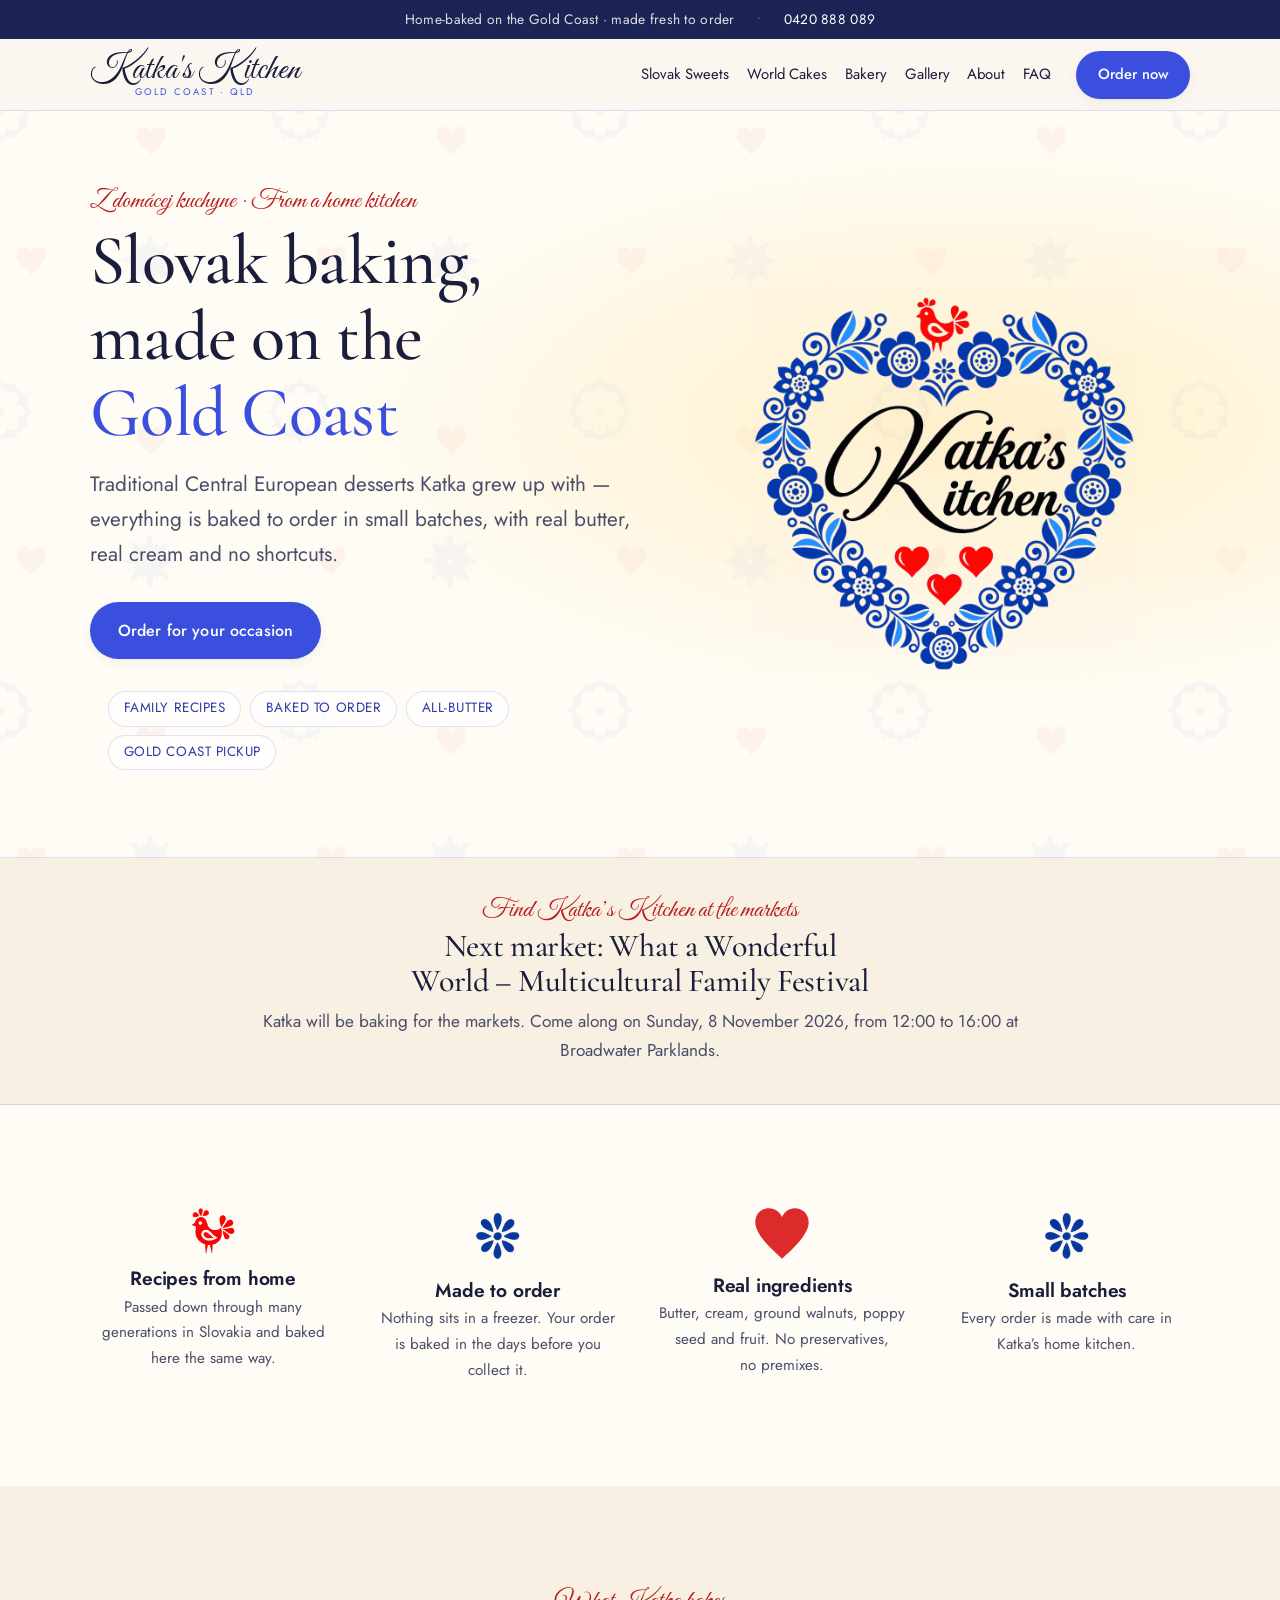
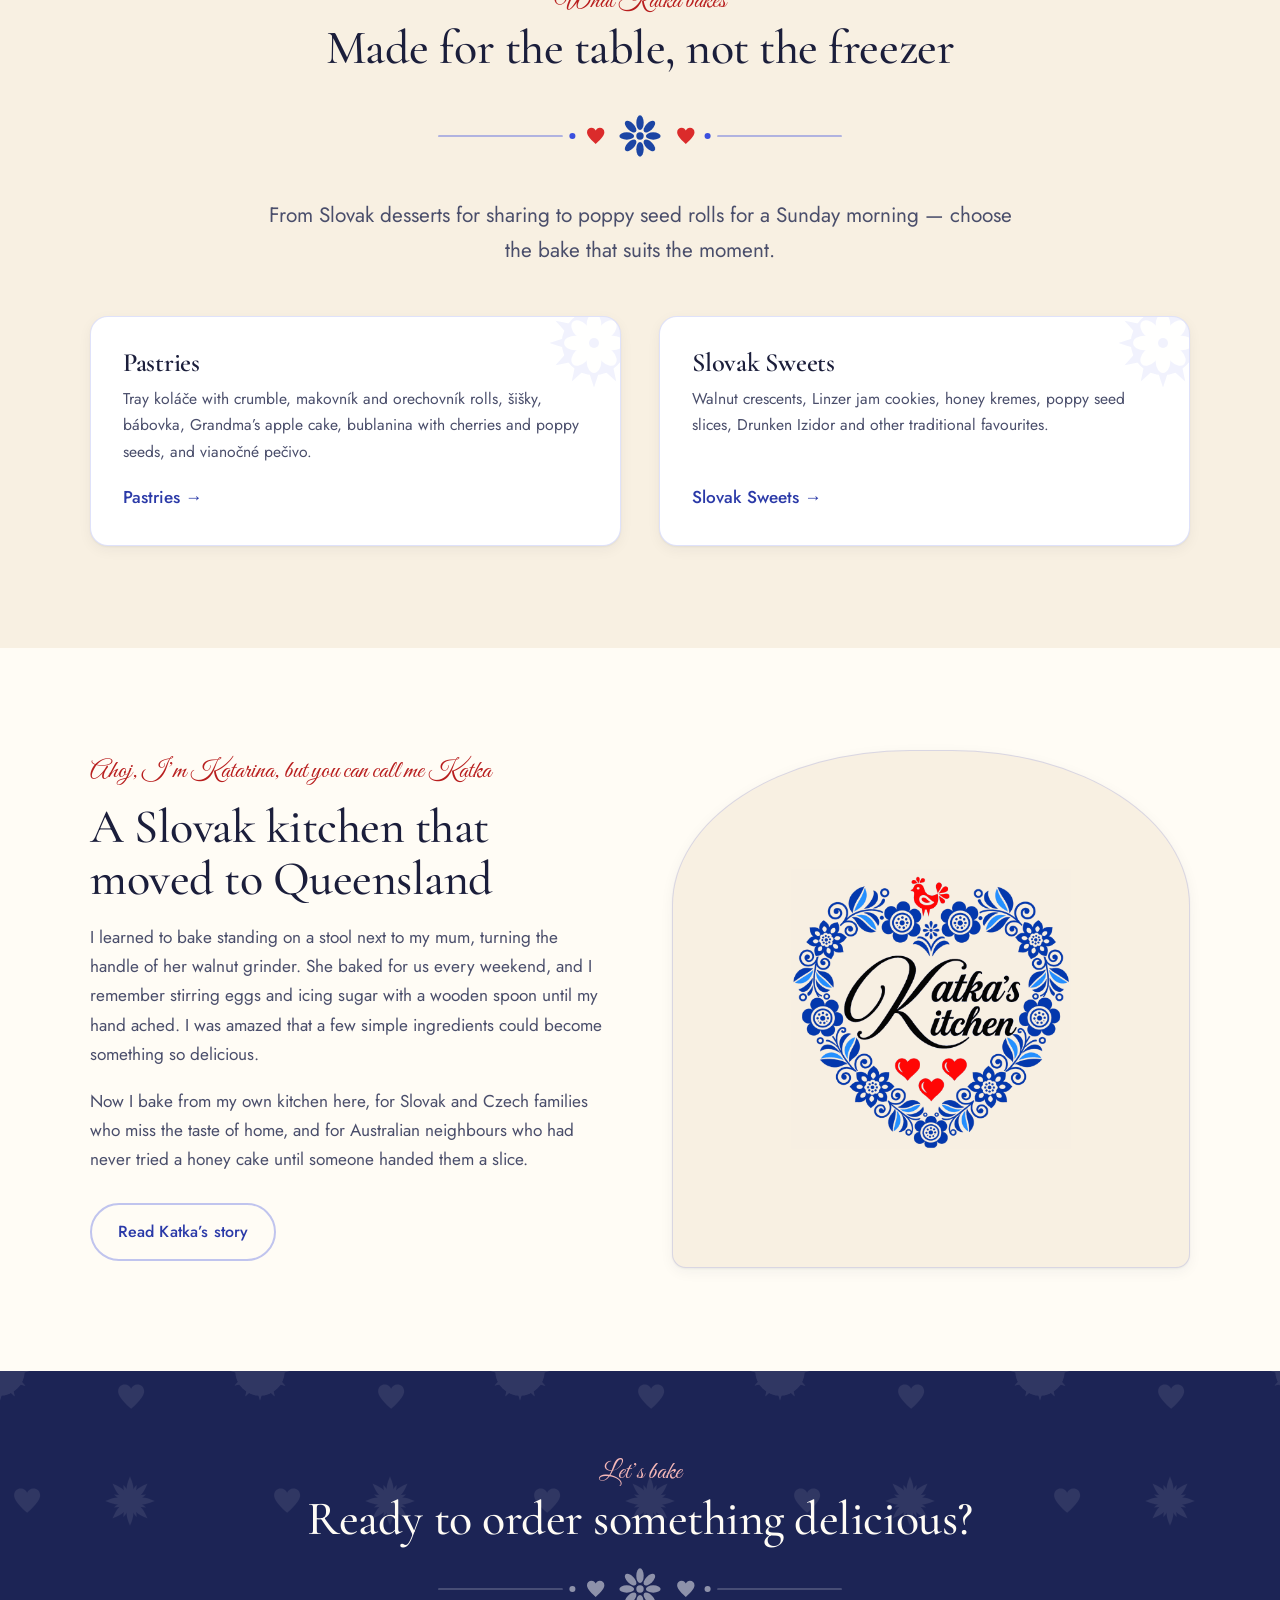
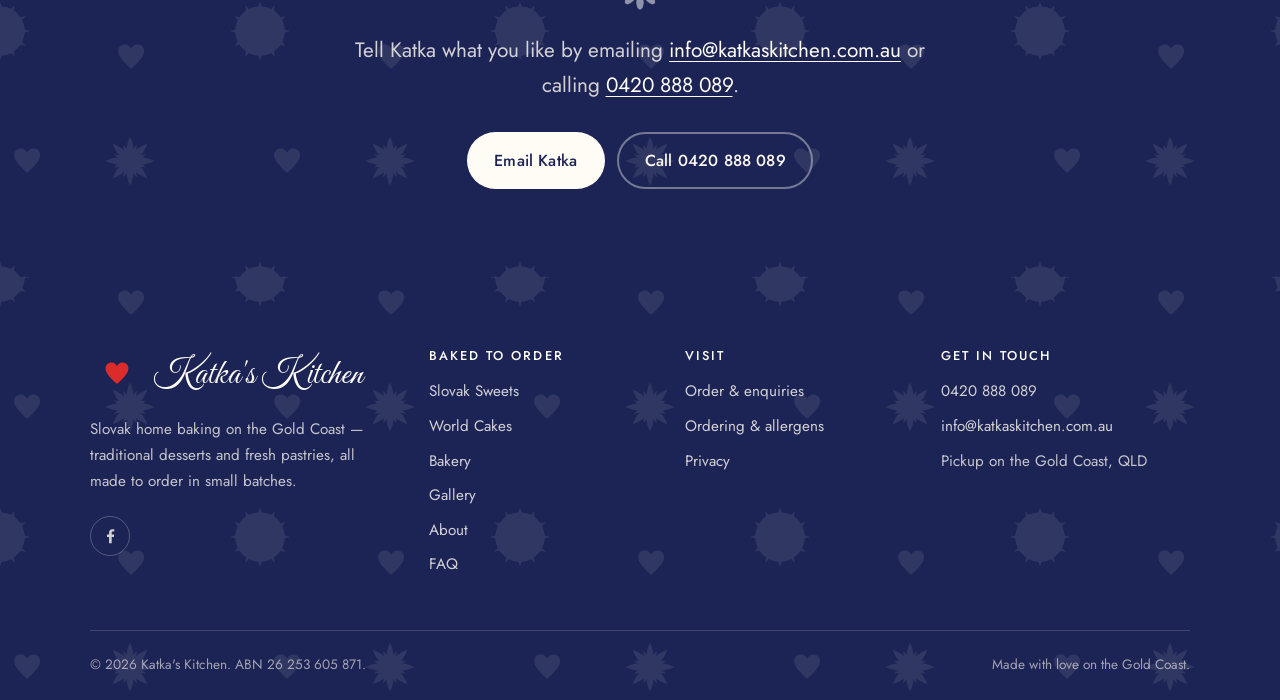
==== commit ab96697b: "Capitalize English page taglines Co-authored-by: Copilot <223556219+Copilot@users.noreply.github.com" ====
--- a/index.html
+++ b/index.html
@@ -71,7 +71,7 @@
     <section class="hero">
       <div class="wrap">
         <div>
-          <p class="eyebrow">Z domácej kuchyne &middot; from a home kitchen</p>
+          <p class="eyebrow">Z domácej kuchyne &middot; From a home kitchen</p>
           <h1>Slovak baking, made on the <em>Gold Coast</em></h1>
           <p class="lead">Traditional Central European desserts Katka grew up with &mdash;
              everything is baked to order in small batches, with real butter, real cream and no shortcuts.</p>
